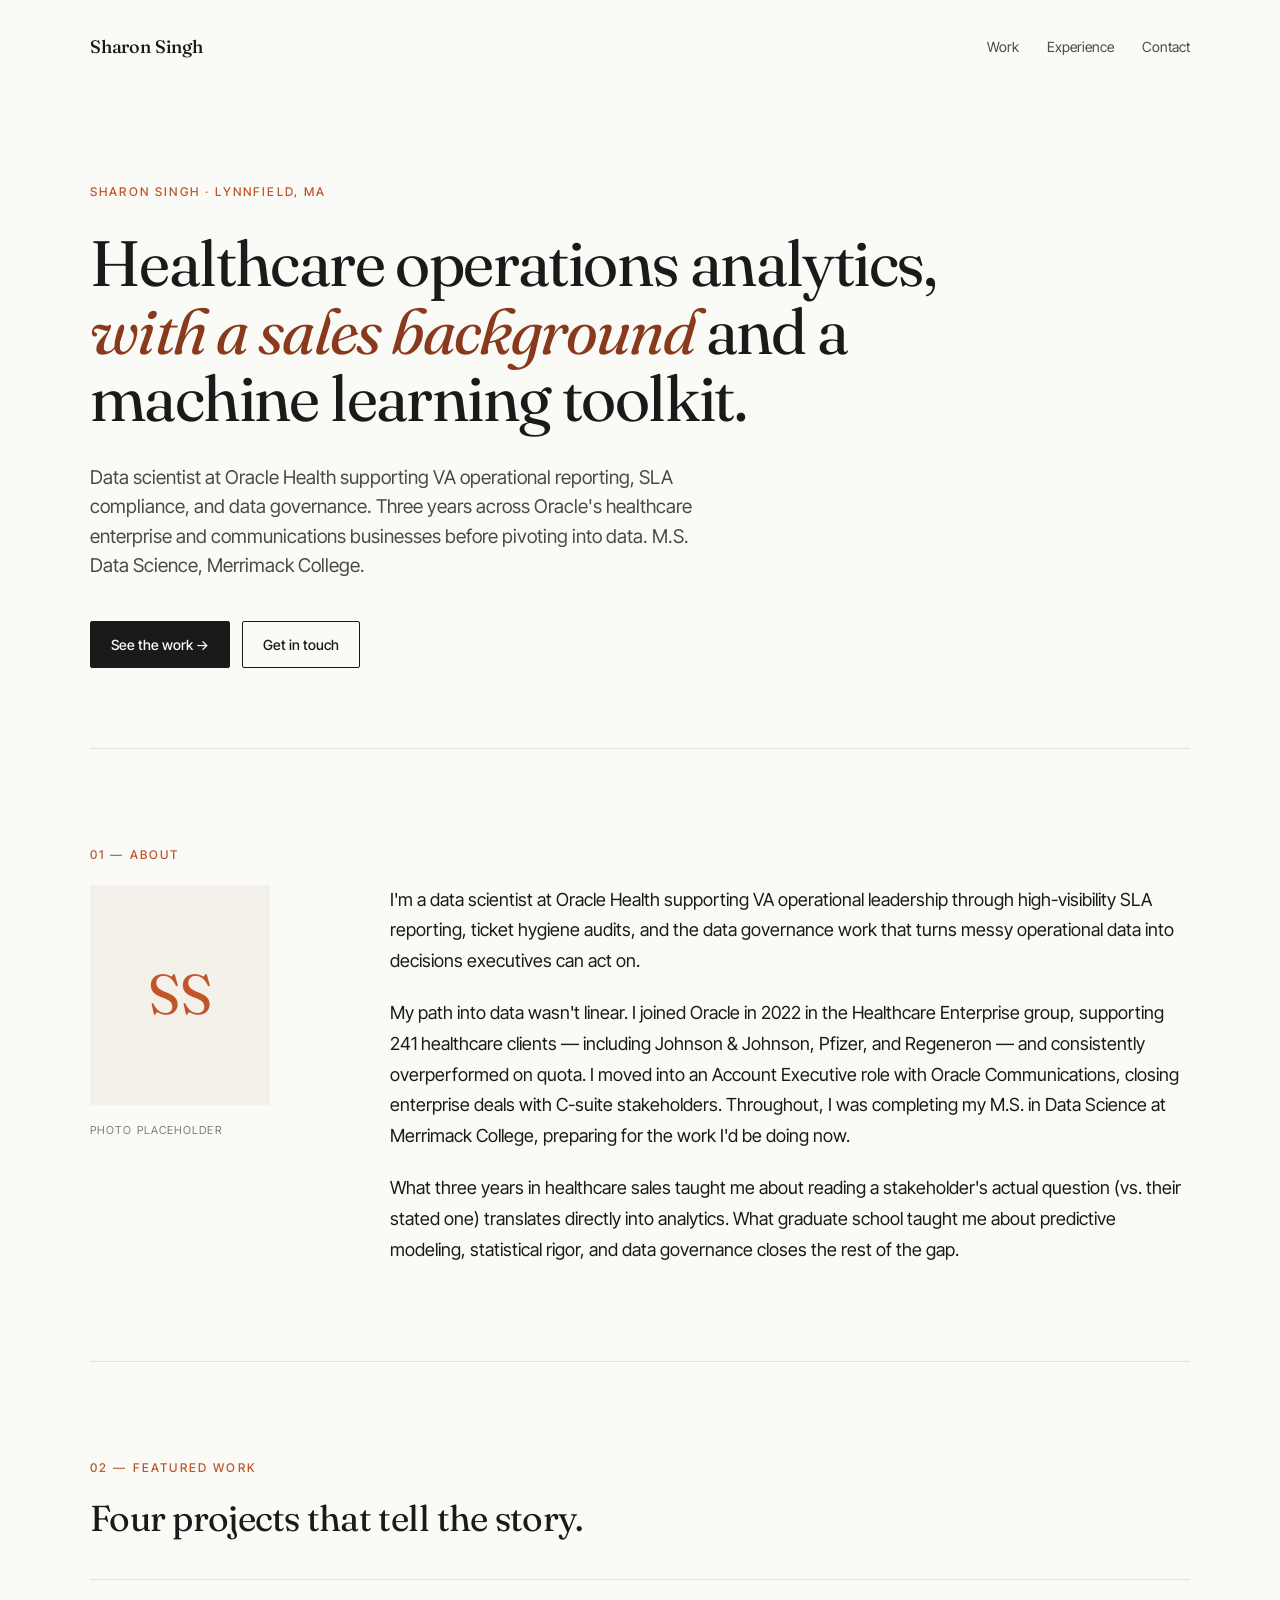
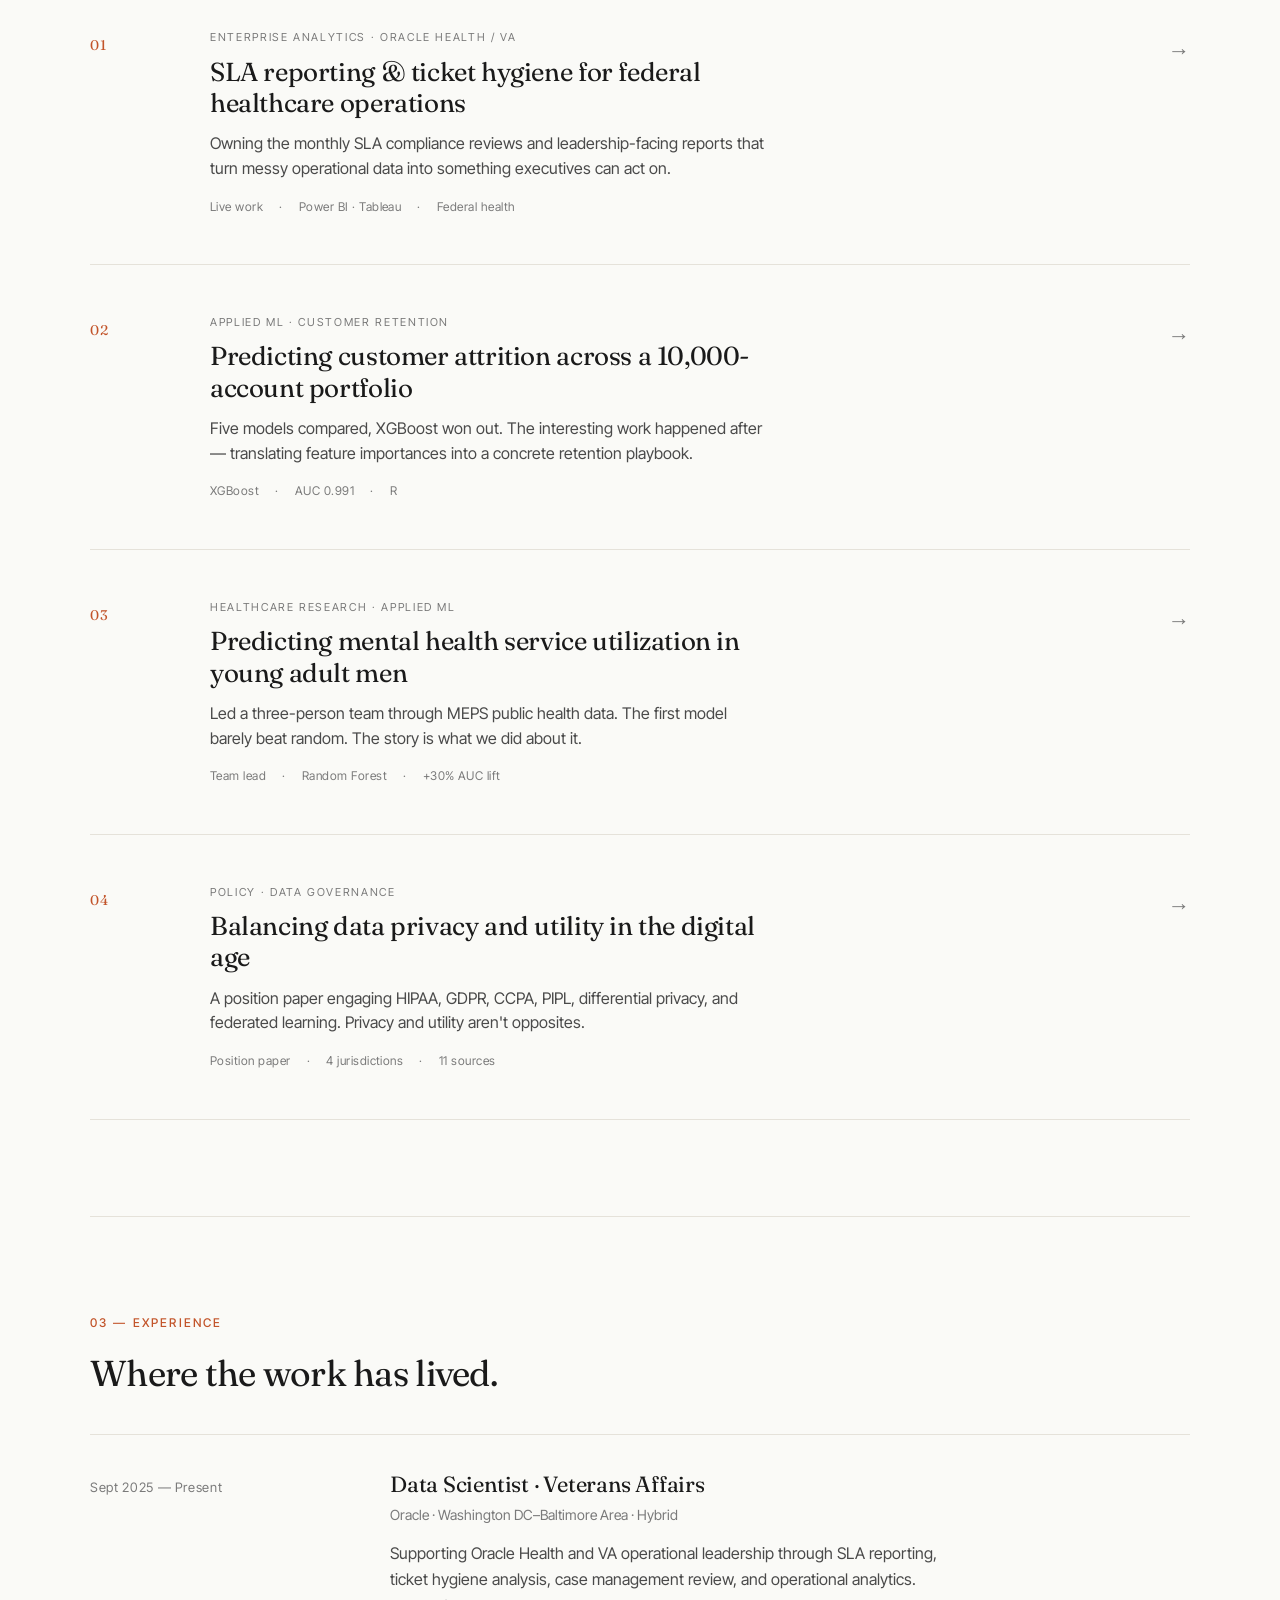
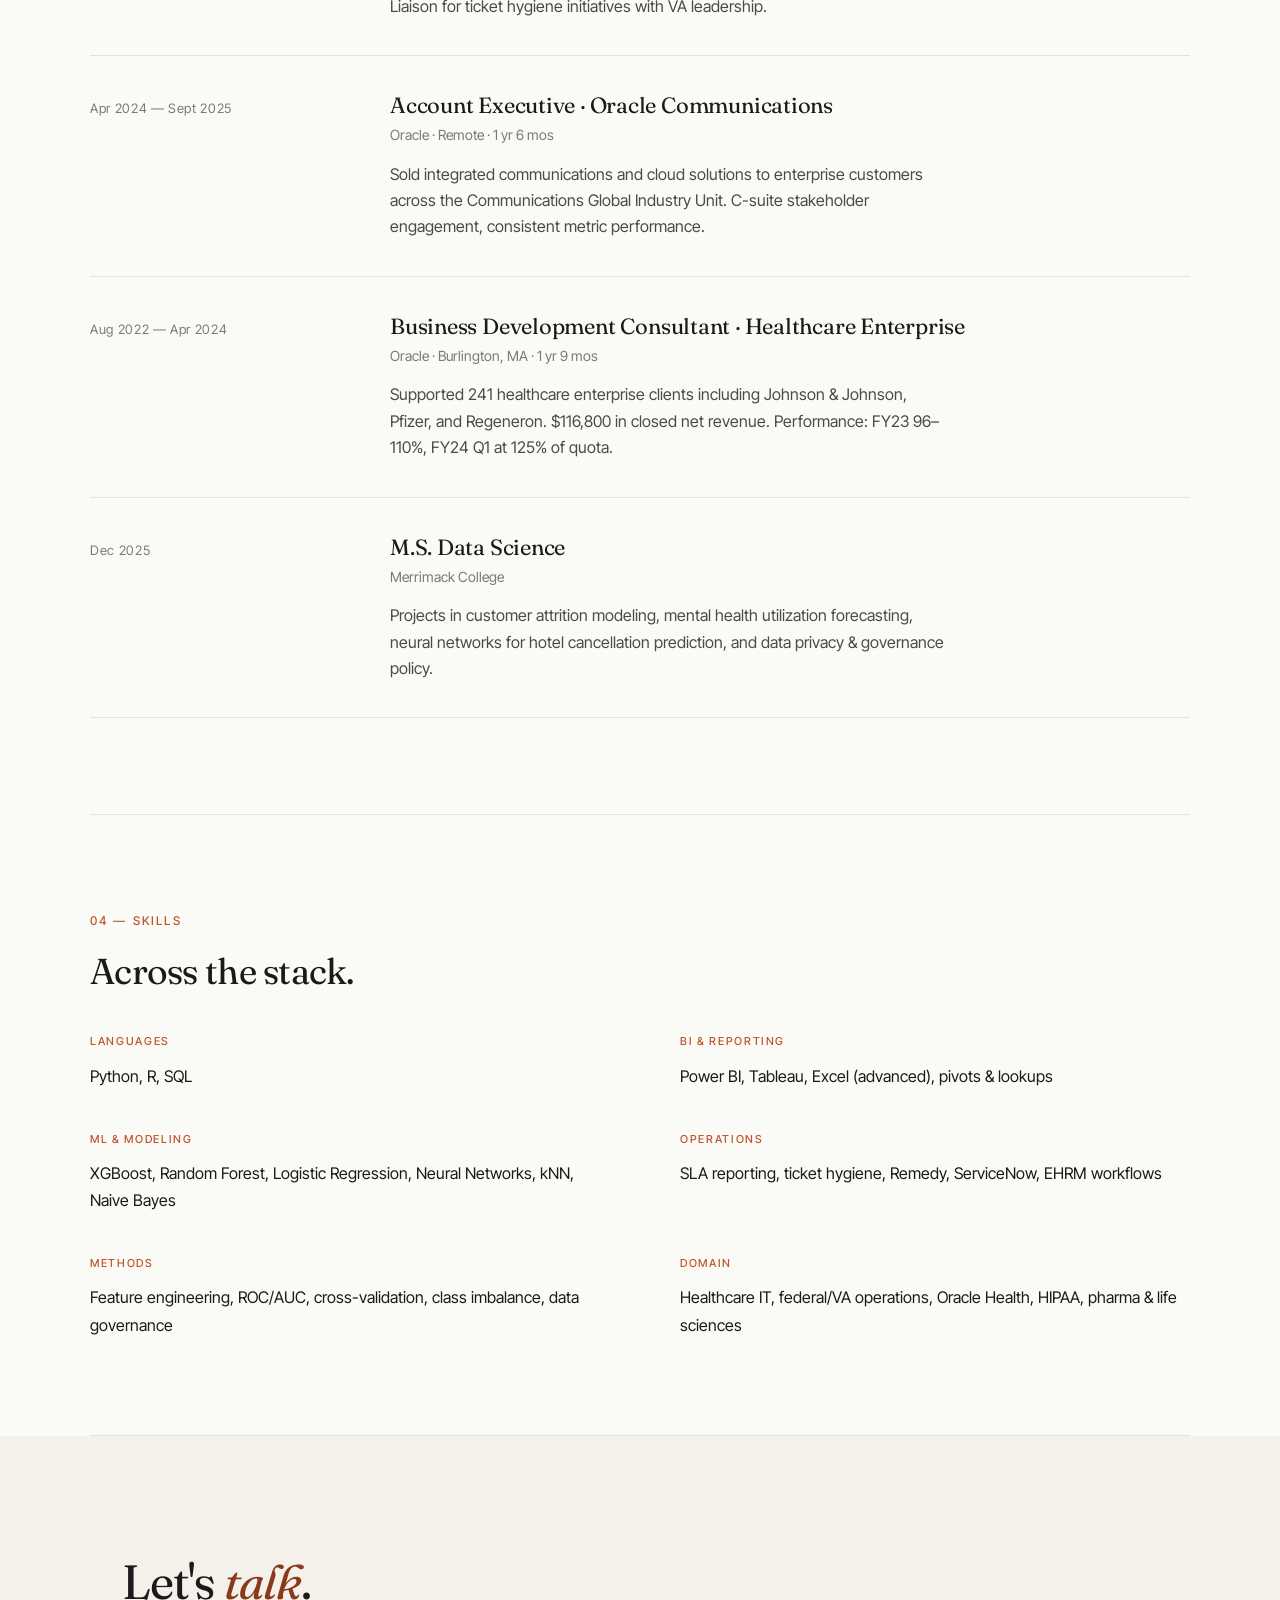
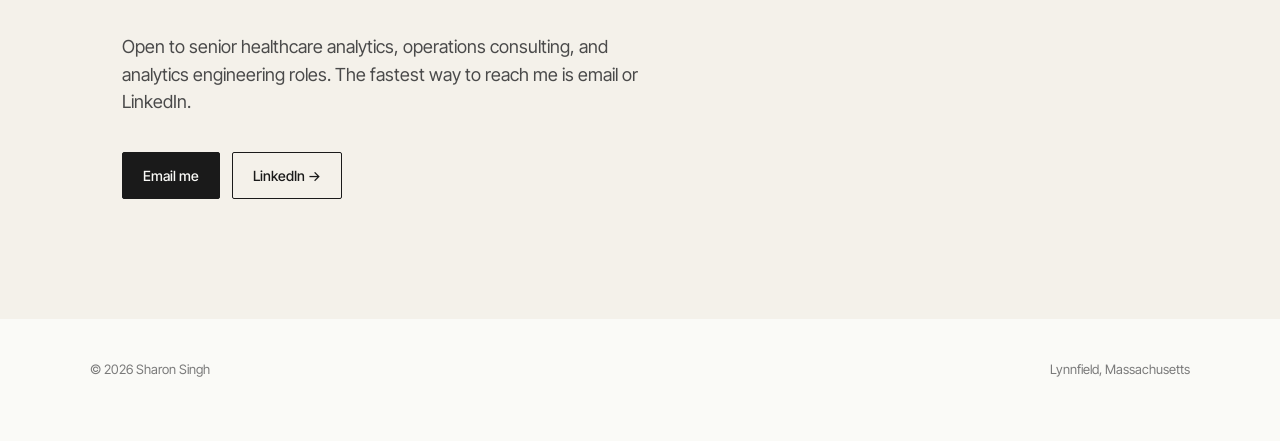
==== index.html @ 5adc8abf "Add files via upload" ====
<!DOCTYPE html>
<html lang="en">
<head>
  <meta charset="UTF-8" />
  <meta name="viewport" content="width=device-width, initial-scale=1.0" />
  <title>Sharon Singh — Healthcare Analytics & Applied ML</title>
  <meta name="description" content="Data scientist at Oracle Health. Healthcare analytics, SLA reporting, data governance, and applied machine learning." />
  <link rel="preconnect" href="https://fonts.googleapis.com" />
  <link rel="preconnect" href="https://fonts.gstatic.com" crossorigin />
  <link href="https://fonts.googleapis.com/css2?family=Fraunces:ital,opsz,wght@0,9..144,300..600;1,9..144,300..600&family=Inter+Tight:wght@400;500;600&display=swap" rel="stylesheet" />
  <link rel="stylesheet" href="style.css" />
</head>
<body>

  <header class="shell nav">
    <a href="index.html" class="nav__brand">Sharon Singh</a>
    <nav class="nav__links">
      <a href="#work" class="nav__link">Work</a>
      <a href="#experience" class="nav__link">Experience</a>
      <a href="#contact" class="nav__link">Contact</a>
    </nav>
  </header>

  <main>

    <!-- HERO -->
    <section class="shell hero">
      <p class="hero__eyebrow">Sharon Singh · Lynnfield, MA</p>
      <h1 class="hero__headline">
        Healthcare operations analytics, <em>with a sales background</em> and a machine learning toolkit.
      </h1>
      <p class="hero__sub">
        Data scientist at Oracle Health supporting VA operational reporting, SLA compliance, and data governance. Three years across Oracle's healthcare enterprise and communications businesses before pivoting into data. M.S. Data Science, Merrimack College.
      </p>
      <div class="hero__actions">
        <a href="#work" class="btn btn--primary">See the work →</a>
        <a href="mailto:hello@example.com" class="btn">Get in touch</a>
      </div>
    </section>

    <!-- ABOUT -->
    <section class="shell section" id="about">
      <p class="section__label">01 — About</p>
      <div class="about__layout">
        <div>
          <div class="about__photo">
            <!-- Replace with: <img src="assets/headshot.jpg" alt="Sharon Singh" /> -->
            <span>SS</span>
          </div>
          <p class="about__photo-caption">Photo placeholder</p>
        </div>
        <div class="about__body">
          <p>I'm a data scientist at Oracle Health supporting VA operational leadership through high-visibility SLA reporting, ticket hygiene audits, and the data governance work that turns messy operational data into decisions executives can act on.</p>
          <p>My path into data wasn't linear. I joined Oracle in 2022 in the Healthcare Enterprise group, supporting 241 healthcare clients — including Johnson &amp; Johnson, Pfizer, and Regeneron — and consistently overperformed on quota. I moved into an Account Executive role with Oracle Communications, closing enterprise deals with C-suite stakeholders. Throughout, I was completing my M.S. in Data Science at Merrimack College, preparing for the work I'd be doing now.</p>
          <p>What three years in healthcare sales taught me about reading a stakeholder's actual question (vs. their stated one) translates directly into analytics. What graduate school taught me about predictive modeling, statistical rigor, and data governance closes the rest of the gap.</p>
        </div>
      </div>
    </section>

    <!-- WORK / PROJECTS -->
    <section class="shell section" id="work">
      <p class="section__label">02 — Featured work</p>
      <h2 class="section__title">Four projects that tell the story.</h2>

      <div class="projects">

        <a href="case-studies/oracle-health.html" class="project">
          <div class="project__num">01</div>
          <div class="project__body">
            <p class="project__kicker">Enterprise analytics · Oracle Health / VA</p>
            <h3 class="project__title">SLA reporting &amp; ticket hygiene for federal healthcare operations</h3>
            <p class="project__desc">Owning the monthly SLA compliance reviews and leadership-facing reports that turn messy operational data into something executives can act on.</p>
            <div class="project__meta">
              <span>Live work</span>
              <span>Power BI · Tableau</span>
              <span>Federal health</span>
            </div>
          </div>
          <div class="project__arrow">→</div>
        </a>

        <a href="case-studies/customer-attrition.html" class="project">
          <div class="project__num">02</div>
          <div class="project__body">
            <p class="project__kicker">Applied ML · Customer retention</p>
            <h3 class="project__title">Predicting customer attrition across a 10,000-account portfolio</h3>
            <p class="project__desc">Five models compared, XGBoost won out. The interesting work happened after — translating feature importances into a concrete retention playbook.</p>
            <div class="project__meta">
              <span>XGBoost</span>
              <span>AUC 0.991</span>
              <span>R</span>
            </div>
          </div>
          <div class="project__arrow">→</div>
        </a>

        <a href="case-studies/mental-health.html" class="project">
          <div class="project__num">03</div>
          <div class="project__body">
            <p class="project__kicker">Healthcare research · Applied ML</p>
            <h3 class="project__title">Predicting mental health service utilization in young adult men</h3>
            <p class="project__desc">Led a three-person team through MEPS public health data. The first model barely beat random. The story is what we did about it.</p>
            <div class="project__meta">
              <span>Team lead</span>
              <span>Random Forest</span>
              <span>+30% AUC lift</span>
            </div>
          </div>
          <div class="project__arrow">→</div>
        </a>

        <a href="case-studies/data-governance.html" class="project">
          <div class="project__num">04</div>
          <div class="project__body">
            <p class="project__kicker">Policy · Data governance</p>
            <h3 class="project__title">Balancing data privacy and utility in the digital age</h3>
            <p class="project__desc">A position paper engaging HIPAA, GDPR, CCPA, PIPL, differential privacy, and federated learning. Privacy and utility aren't opposites.</p>
            <div class="project__meta">
              <span>Position paper</span>
              <span>4 jurisdictions</span>
              <span>11 sources</span>
            </div>
          </div>
          <div class="project__arrow">→</div>
        </a>

      </div>
    </section>

    <!-- EXPERIENCE -->
    <section class="shell section" id="experience">
      <p class="section__label">03 — Experience</p>
      <h2 class="section__title">Where the work has lived.</h2>

      <div class="experience__item">
        <div class="experience__dates">Sept 2025 — Present</div>
        <div>
          <h3 class="experience__role">Data Scientist · Veterans Affairs</h3>
          <p class="experience__org">Oracle · Washington DC–Baltimore Area · Hybrid</p>
          <p class="experience__desc">Supporting Oracle Health and VA operational leadership through SLA reporting, ticket hygiene analysis, case management review, and operational analytics. Liaison for ticket hygiene initiatives with VA leadership.</p>
        </div>
      </div>

      <div class="experience__item">
        <div class="experience__dates">Apr 2024 — Sept 2025</div>
        <div>
          <h3 class="experience__role">Account Executive · Oracle Communications</h3>
          <p class="experience__org">Oracle · Remote · 1 yr 6 mos</p>
          <p class="experience__desc">Sold integrated communications and cloud solutions to enterprise customers across the Communications Global Industry Unit. C-suite stakeholder engagement, consistent metric performance.</p>
        </div>
      </div>

      <div class="experience__item">
        <div class="experience__dates">Aug 2022 — Apr 2024</div>
        <div>
          <h3 class="experience__role">Business Development Consultant · Healthcare Enterprise</h3>
          <p class="experience__org">Oracle · Burlington, MA · 1 yr 9 mos</p>
          <p class="experience__desc">Supported 241 healthcare enterprise clients including Johnson &amp; Johnson, Pfizer, and Regeneron. $116,800 in closed net revenue. Performance: FY23 96–110%, FY24 Q1 at 125% of quota.</p>
        </div>
      </div>

      <div class="experience__item">
        <div class="experience__dates">Dec 2025</div>
        <div>
          <h3 class="experience__role">M.S. Data Science</h3>
          <p class="experience__org">Merrimack College</p>
          <p class="experience__desc">Projects in customer attrition modeling, mental health utilization forecasting, neural networks for hotel cancellation prediction, and data privacy &amp; governance policy.</p>
        </div>
      </div>
    </section>

    <!-- SKILLS -->
    <section class="shell section" id="skills">
      <p class="section__label">04 — Skills</p>
      <h2 class="section__title">Across the stack.</h2>

      <div class="skills">
        <div class="skills__group">
          <h3>Languages</h3>
          <p>Python, R, SQL</p>
        </div>
        <div class="skills__group">
          <h3>BI &amp; reporting</h3>
          <p>Power BI, Tableau, Excel (advanced), pivots &amp; lookups</p>
        </div>
        <div class="skills__group">
          <h3>ML &amp; modeling</h3>
          <p>XGBoost, Random Forest, Logistic Regression, Neural Networks, kNN, Naive Bayes</p>
        </div>
        <div class="skills__group">
          <h3>Operations</h3>
          <p>SLA reporting, ticket hygiene, Remedy, ServiceNow, EHRM workflows</p>
        </div>
        <div class="skills__group">
          <h3>Methods</h3>
          <p>Feature engineering, ROC/AUC, cross-validation, class imbalance, data governance</p>
        </div>
        <div class="skills__group">
          <h3>Domain</h3>
          <p>Healthcare IT, federal/VA operations, Oracle Health, HIPAA, pharma &amp; life sciences</p>
        </div>
      </div>
    </section>

    <!-- CONTACT -->
    <section class="contact" id="contact">
      <div class="shell">
        <h2 class="contact__title">
          Let's <em>talk</em>.
        </h2>
        <p class="contact__sub">
          Open to senior healthcare analytics, operations consulting, and analytics engineering roles. The fastest way to reach me is email or LinkedIn.
        </p>
        <div class="hero__actions">
          <a href="mailto:hello@example.com" class="btn btn--primary">Email me</a>
          <a href="https://www.linkedin.com/in/sharon-singh-0644371a3/" target="_blank" rel="noopener" class="btn">LinkedIn →</a>
        </div>
      </div>
    </section>

  </main>

  <footer class="shell footer">
    <p>© 2026 Sharon Singh</p>
    <p>Lynnfield, Massachusetts</p>
  </footer>

</body>
</html>
---- style.css ----
/* ============================================
   SHARON SINGH — PORTFOLIO STYLES
   Editorial professional, restrained coral accent
============================================ */

:root {
  --color-ink: #1a1a1a;
  --color-ink-soft: #4a4a4a;
  --color-ink-muted: #7a7a7a;
  --color-paper: #fafaf7;
  --color-paper-warm: #f4f1ea;
  --color-rule: #e5e2da;
  --color-accent: #c2542a;
  --color-accent-deep: #8a3a1c;
  --color-accent-soft: #f4e4dc;
  --font-serif: 'Fraunces', 'Times New Roman', serif;
  --font-sans: 'Inter Tight', -apple-system, BlinkMacSystemFont, sans-serif;
  --max-width: 1100px;
  --content-width: 720px;
}

* {
  box-sizing: border-box;
  margin: 0;
  padding: 0;
}

html {
  scroll-behavior: smooth;
}

body {
  font-family: var(--font-sans);
  font-size: 17px;
  line-height: 1.65;
  color: var(--color-ink);
  background: var(--color-paper);
  -webkit-font-smoothing: antialiased;
  -moz-osx-font-smoothing: grayscale;
}

/* ============================================
   LAYOUT PRIMITIVES
============================================ */

.shell {
  max-width: var(--max-width);
  margin: 0 auto;
  padding: 0 32px;
}

.content {
  max-width: var(--content-width);
}

/* ============================================
   NAV
============================================ */

.nav {
  padding: 32px 0 0;
  display: flex;
  justify-content: space-between;
  align-items: center;
  font-size: 14px;
}

.nav__brand {
  font-family: var(--font-serif);
  font-weight: 500;
  font-size: 18px;
  letter-spacing: -0.01em;
  text-decoration: none;
  color: var(--color-ink);
}

.nav__links {
  display: flex;
  gap: 28px;
}

.nav__link {
  color: var(--color-ink-soft);
  text-decoration: none;
  transition: color 0.2s ease;
}

.nav__link:hover {
  color: var(--color-accent);
}

/* ============================================
   HERO
============================================ */

.hero {
  padding: 120px 0 80px;
  border-bottom: 1px solid var(--color-rule);
}

.hero__eyebrow {
  font-size: 12px;
  letter-spacing: 0.18em;
  text-transform: uppercase;
  color: var(--color-accent);
  font-weight: 500;
  margin-bottom: 28px;
}

.hero__headline {
  font-family: var(--font-serif);
  font-size: clamp(40px, 6vw, 64px);
  line-height: 1.05;
  letter-spacing: -0.025em;
  font-weight: 400;
  max-width: 900px;
  margin-bottom: 32px;
}

.hero__headline em {
  font-style: italic;
  color: var(--color-accent-deep);
}

.hero__sub {
  font-size: 19px;
  line-height: 1.55;
  color: var(--color-ink-soft);
  max-width: 620px;
  margin-bottom: 40px;
}

.hero__actions {
  display: flex;
  gap: 12px;
  flex-wrap: wrap;
}

.btn {
  display: inline-flex;
  align-items: center;
  gap: 8px;
  padding: 11px 20px;
  font-size: 14px;
  font-weight: 500;
  text-decoration: none;
  border-radius: 2px;
  transition: all 0.18s ease;
  border: 1px solid var(--color-ink);
  color: var(--color-ink);
  background: transparent;
}

.btn:hover {
  background: var(--color-ink);
  color: var(--color-paper);
}

.btn--primary {
  background: var(--color-ink);
  color: var(--color-paper);
}

.btn--primary:hover {
  background: var(--color-accent-deep);
  border-color: var(--color-accent-deep);
}

/* ============================================
   SECTIONS
============================================ */

.section {
  padding: 96px 0;
  border-bottom: 1px solid var(--color-rule);
}

.section__label {
  font-size: 12px;
  letter-spacing: 0.18em;
  text-transform: uppercase;
  color: var(--color-accent);
  font-weight: 500;
  margin-bottom: 20px;
}

.section__title {
  font-family: var(--font-serif);
  font-size: 36px;
  line-height: 1.15;
  letter-spacing: -0.02em;
  font-weight: 400;
  margin-bottom: 40px;
}

/* ============================================
   ABOUT
============================================ */

.about__layout {
  display: grid;
  grid-template-columns: 220px 1fr;
  gap: 80px;
}

.about__photo {
  width: 180px;
  height: 220px;
  background: var(--color-paper-warm);
  border-radius: 2px;
  display: flex;
  align-items: center;
  justify-content: center;
  font-family: var(--font-serif);
  font-size: 56px;
  color: var(--color-accent);
  position: relative;
  overflow: hidden;
}

.about__photo img {
  width: 100%;
  height: 100%;
  object-fit: cover;
  display: block;
}

.about__photo-caption {
  font-size: 11px;
  letter-spacing: 0.1em;
  text-transform: uppercase;
  color: var(--color-ink-muted);
  margin-top: 16px;
  font-family: var(--font-sans);
}

.about__body p {
  font-size: 18px;
  line-height: 1.7;
  margin-bottom: 22px;
  color: var(--color-ink);
}

.about__body p:last-child {
  margin-bottom: 0;
}

/* ============================================
   PROJECTS
============================================ */

.projects {
  display: flex;
  flex-direction: column;
}

.project {
  padding: 48px 0;
  border-top: 1px solid var(--color-rule);
  display: grid;
  grid-template-columns: 80px 1fr auto;
  gap: 40px;
  align-items: start;
  text-decoration: none;
  color: inherit;
  transition: padding 0.2s ease;
}

.project:hover {
  padding-left: 12px;
}

.project:hover .project__title {
  color: var(--color-accent-deep);
}

.project:last-child {
  border-bottom: 1px solid var(--color-rule);
}

.project__num {
  font-family: var(--font-serif);
  font-size: 14px;
  color: var(--color-accent);
  letter-spacing: 0.05em;
  padding-top: 6px;
}

.project__body {
  max-width: 560px;
}

.project__kicker {
  font-size: 11px;
  letter-spacing: 0.15em;
  text-transform: uppercase;
  color: var(--color-ink-muted);
  margin-bottom: 10px;
}

.project__title {
  font-family: var(--font-serif);
  font-size: 26px;
  line-height: 1.2;
  letter-spacing: -0.015em;
  font-weight: 400;
  margin-bottom: 12px;
  transition: color 0.18s ease;
}

.project__desc {
  font-size: 16px;
  line-height: 1.55;
  color: var(--color-ink-soft);
  margin-bottom: 16px;
}

.project__meta {
  display: flex;
  gap: 16px;
  font-size: 12px;
  color: var(--color-ink-muted);
  letter-spacing: 0.04em;
}

.project__meta span:not(:last-child)::after {
  content: '·';
  margin-left: 16px;
}

.project__arrow {
  font-family: var(--font-serif);
  font-size: 22px;
  color: var(--color-ink-muted);
  padding-top: 4px;
  transition: transform 0.2s ease, color 0.2s ease;
}

.project:hover .project__arrow {
  transform: translateX(6px);
  color: var(--color-accent);
}

/* ============================================
   EXPERIENCE
============================================ */

.experience__item {
  display: grid;
  grid-template-columns: 220px 1fr;
  gap: 80px;
  padding: 36px 0;
  border-top: 1px solid var(--color-rule);
}

.experience__item:last-child {
  border-bottom: 1px solid var(--color-rule);
}

.experience__dates {
  font-size: 13px;
  color: var(--color-ink-muted);
  letter-spacing: 0.05em;
  padding-top: 6px;
}

.experience__role {
  font-family: var(--font-serif);
  font-size: 22px;
  line-height: 1.25;
  font-weight: 400;
  letter-spacing: -0.01em;
  margin-bottom: 4px;
}

.experience__org {
  font-size: 14px;
  color: var(--color-ink-muted);
  margin-bottom: 14px;
}

.experience__desc {
  font-size: 16px;
  line-height: 1.65;
  color: var(--color-ink-soft);
  max-width: 560px;
}

/* ============================================
   SKILLS
============================================ */

.skills {
  display: grid;
  grid-template-columns: repeat(2, 1fr);
  gap: 40px 80px;
}

.skills__group h3 {
  font-size: 11px;
  letter-spacing: 0.15em;
  text-transform: uppercase;
  color: var(--color-accent);
  font-weight: 500;
  margin-bottom: 12px;
}

.skills__group p {
  font-size: 16px;
  line-height: 1.7;
  color: var(--color-ink);
}

/* ============================================
   CONTACT
============================================ */

.contact {
  padding: 120px 0;
  background: var(--color-paper-warm);
  text-align: left;
}

.contact__title {
  font-family: var(--font-serif);
  font-size: 48px;
  letter-spacing: -0.025em;
  line-height: 1.1;
  margin-bottom: 24px;
  font-weight: 400;
}

.contact__title em {
  font-style: italic;
  color: var(--color-accent-deep);
}

.contact__sub {
  font-size: 18px;
  color: var(--color-ink-soft);
  margin-bottom: 36px;
  max-width: 540px;
  line-height: 1.55;
}

/* ============================================
   FOOTER
============================================ */

.footer {
  padding: 40px 0 60px;
  font-size: 13px;
  color: var(--color-ink-muted);
  display: flex;
  justify-content: space-between;
  flex-wrap: wrap;
  gap: 12px;
}

/* ============================================
   CASE STUDY SPECIFIC
============================================ */

.cs-back {
  font-size: 13px;
  color: var(--color-ink-muted);
  text-decoration: none;
  margin-bottom: 32px;
  display: inline-block;
  letter-spacing: 0.02em;
}

.cs-back:hover {
  color: var(--color-accent);
}

.cs-hero {
  padding: 60px 0 60px;
  border-bottom: 1px solid var(--color-rule);
  max-width: 820px;
}

.cs-hero__eyebrow {
  font-size: 12px;
  letter-spacing: 0.18em;
  text-transform: uppercase;
  color: var(--color-accent);
  font-weight: 500;
  margin-bottom: 24px;
}

.cs-hero__title {
  font-family: var(--font-serif);
  font-size: clamp(32px, 4.5vw, 48px);
  line-height: 1.1;
  letter-spacing: -0.02em;
  font-weight: 400;
  margin-bottom: 24px;
}

.cs-hero__sub {
  font-size: 19px;
  line-height: 1.55;
  color: var(--color-ink-soft);
  max-width: 680px;
}

.cs-meta {
  display: grid;
  grid-template-columns: repeat(4, 1fr);
  gap: 0;
  padding: 32px 0;
  border-bottom: 1px solid var(--color-rule);
  margin-bottom: 60px;
}

.cs-meta__item {
  border-left: 1px solid var(--color-rule);
  padding: 4px 20px;
}

.cs-meta__item:first-child {
  border-left: none;
  padding-left: 0;
}

.cs-meta__label {
  font-size: 11px;
  letter-spacing: 0.12em;
  text-transform: uppercase;
  color: var(--color-ink-muted);
  margin-bottom: 6px;
}

.cs-meta__value {
  font-family: var(--font-serif);
  font-size: 20px;
  font-weight: 400;
  color: var(--color-ink);
}

.cs-meta__value--accent {
  color: var(--color-accent-deep);
}

.cs-section {
  margin-bottom: 56px;
  max-width: var(--content-width);
}

.cs-section__title {
  font-family: var(--font-serif);
  font-size: 28px;
  line-height: 1.2;
  letter-spacing: -0.015em;
  font-weight: 400;
  margin-bottom: 20px;
}

.cs-section h3 {
  font-family: var(--font-serif);
  font-size: 19px;
  font-weight: 500;
  color: var(--color-accent-deep);
  margin: 28px 0 12px;
  letter-spacing: -0.01em;
}

.cs-section p {
  font-size: 17px;
  line-height: 1.75;
  margin-bottom: 18px;
  color: var(--color-ink);
}

.cs-section p:last-child {
  margin-bottom: 0;
}

.cs-section ul {
  list-style: none;
  margin: 12px 0 24px;
}

.cs-section ul li {
  font-size: 17px;
  line-height: 1.7;
  padding-left: 28px;
  margin-bottom: 14px;
  position: relative;
}

.cs-section ul li::before {
  content: '';
  position: absolute;
  left: 0;
  top: 14px;
  width: 16px;
  height: 1px;
  background: var(--color-accent);
}

.cs-section strong {
  font-weight: 500;
  color: var(--color-ink);
}

.cs-pull {
  border-left: 3px solid var(--color-accent);
  padding: 4px 0 4px 24px;
  margin: 32px 0;
  font-family: var(--font-serif);
  font-size: 22px;
  line-height: 1.4;
  font-style: italic;
  color: var(--color-ink);
}

.cs-callout {
  background: var(--color-paper-warm);
  padding: 24px 28px;
  border-radius: 2px;
  margin: 24px 0;
}

.cs-callout__label {
  font-size: 11px;
  letter-spacing: 0.12em;
  text-transform: uppercase;
  color: var(--color-ink-muted);
  margin-bottom: 8px;
  font-family: var(--font-sans);
}

.cs-callout p {
  font-size: 16px;
  margin-bottom: 0;
  line-height: 1.65;
}

.cs-table {
  width: 100%;
  border-collapse: collapse;
  margin: 16px 0 8px;
}

.cs-table th,
.cs-table td {
  text-align: left;
  padding: 14px 16px;
  border-bottom: 1px solid var(--color-rule);
  font-size: 15px;
}

.cs-table th {
  font-size: 11px;
  letter-spacing: 0.12em;
  text-transform: uppercase;
  color: var(--color-ink-muted);
  font-weight: 500;
}

.cs-table tr.winner {
  background: var(--color-accent-soft);
}

.cs-table tr.winner td {
  color: var(--color-accent-deep);
  font-weight: 500;
}

.cs-table .badge {
  font-size: 10px;
  background: var(--color-accent-deep);
  color: var(--color-paper);
  padding: 2px 8px;
  border-radius: 10px;
  margin-left: 8px;
  letter-spacing: 0.05em;
  text-transform: uppercase;
}

.cs-bar {
  margin: 12px 0;
}

.cs-bar__header {
  display: flex;
  justify-content: space-between;
  align-items: baseline;
  margin-bottom: 6px;
  font-size: 14px;
}

.cs-bar__label {
  color: var(--color-ink);
}

.cs-bar__value {
  color: var(--color-ink-muted);
  font-variant-numeric: tabular-nums;
}

.cs-bar__track {
  height: 6px;
  background: var(--color-rule);
  border-radius: 0;
  overflow: hidden;
}

.cs-bar__fill {
  height: 100%;
  background: var(--color-ink-muted);
}

.cs-bar--accent .cs-bar__label {
  color: var(--color-accent-deep);
  font-weight: 500;
}

.cs-bar--accent .cs-bar__value {
  color: var(--color-accent-deep);
  font-weight: 500;
}

.cs-bar--accent .cs-bar__fill {
  background: var(--color-accent);
}

.cs-tags {
  display: flex;
  flex-wrap: wrap;
  gap: 8px;
  margin-top: 16px;
}

.cs-tags span {
  font-size: 12px;
  padding: 5px 12px;
  background: var(--color-paper-warm);
  border-radius: 12px;
  color: var(--color-ink-soft);
}

.cs-cards {
  display: flex;
  flex-direction: column;
  gap: 12px;
  margin: 20px 0;
}

.cs-card {
  background: var(--color-paper);
  border: 1px solid var(--color-rule);
  padding: 18px 22px;
  border-radius: 2px;
}

.cs-card__label {
  font-size: 11px;
  letter-spacing: 0.12em;
  text-transform: uppercase;
  color: var(--color-accent);
  font-weight: 500;
  margin-bottom: 6px;
}

.cs-card__title {
  font-size: 16px;
  font-weight: 500;
  margin-bottom: 6px;
}

.cs-card__body {
  font-size: 15px;
  line-height: 1.6;
  color: var(--color-ink-soft);
}

.cs-footer {
  background: var(--color-paper-warm);
  padding: 60px 0;
  margin-top: 80px;
}

.cs-footer__title {
  font-family: var(--font-serif);
  font-size: 28px;
  font-weight: 400;
  margin-bottom: 12px;
}

.cs-footer__sub {
  font-size: 16px;
  color: var(--color-ink-soft);
  margin-bottom: 24px;
  max-width: 480px;
}

.cs-footer__actions {
  display: flex;
  gap: 12px;
  flex-wrap: wrap;
}

.cs-nav {
  display: flex;
  justify-content: space-between;
  padding: 32px 0;
  font-size: 13px;
  color: var(--color-ink-muted);
}

.cs-nav a {
  color: var(--color-ink-muted);
  text-decoration: none;
}

.cs-nav a:hover {
  color: var(--color-accent);
}

/* ============================================
   RESPONSIVE
============================================ */

@media (max-width: 768px) {
  .shell {
    padding: 0 24px;
  }
  .hero {
    padding: 80px 0 60px;
  }
  .about__layout,
  .experience__item {
    grid-template-columns: 1fr;
    gap: 32px;
  }
  .about__photo {
    width: 140px;
    height: 170px;
  }
  .project {
    grid-template-columns: 50px 1fr;
    gap: 20px;
  }
  .project__arrow {
    display: none;
  }
  .skills {
    grid-template-columns: 1fr;
    gap: 28px;
  }
  .cs-meta {
    grid-template-columns: repeat(2, 1fr);
    gap: 24px 0;
  }
  .cs-meta__item:nth-child(3) {
    border-left: none;
    padding-left: 0;
  }
  .nav__links {
    gap: 18px;
    font-size: 13px;
  }
}
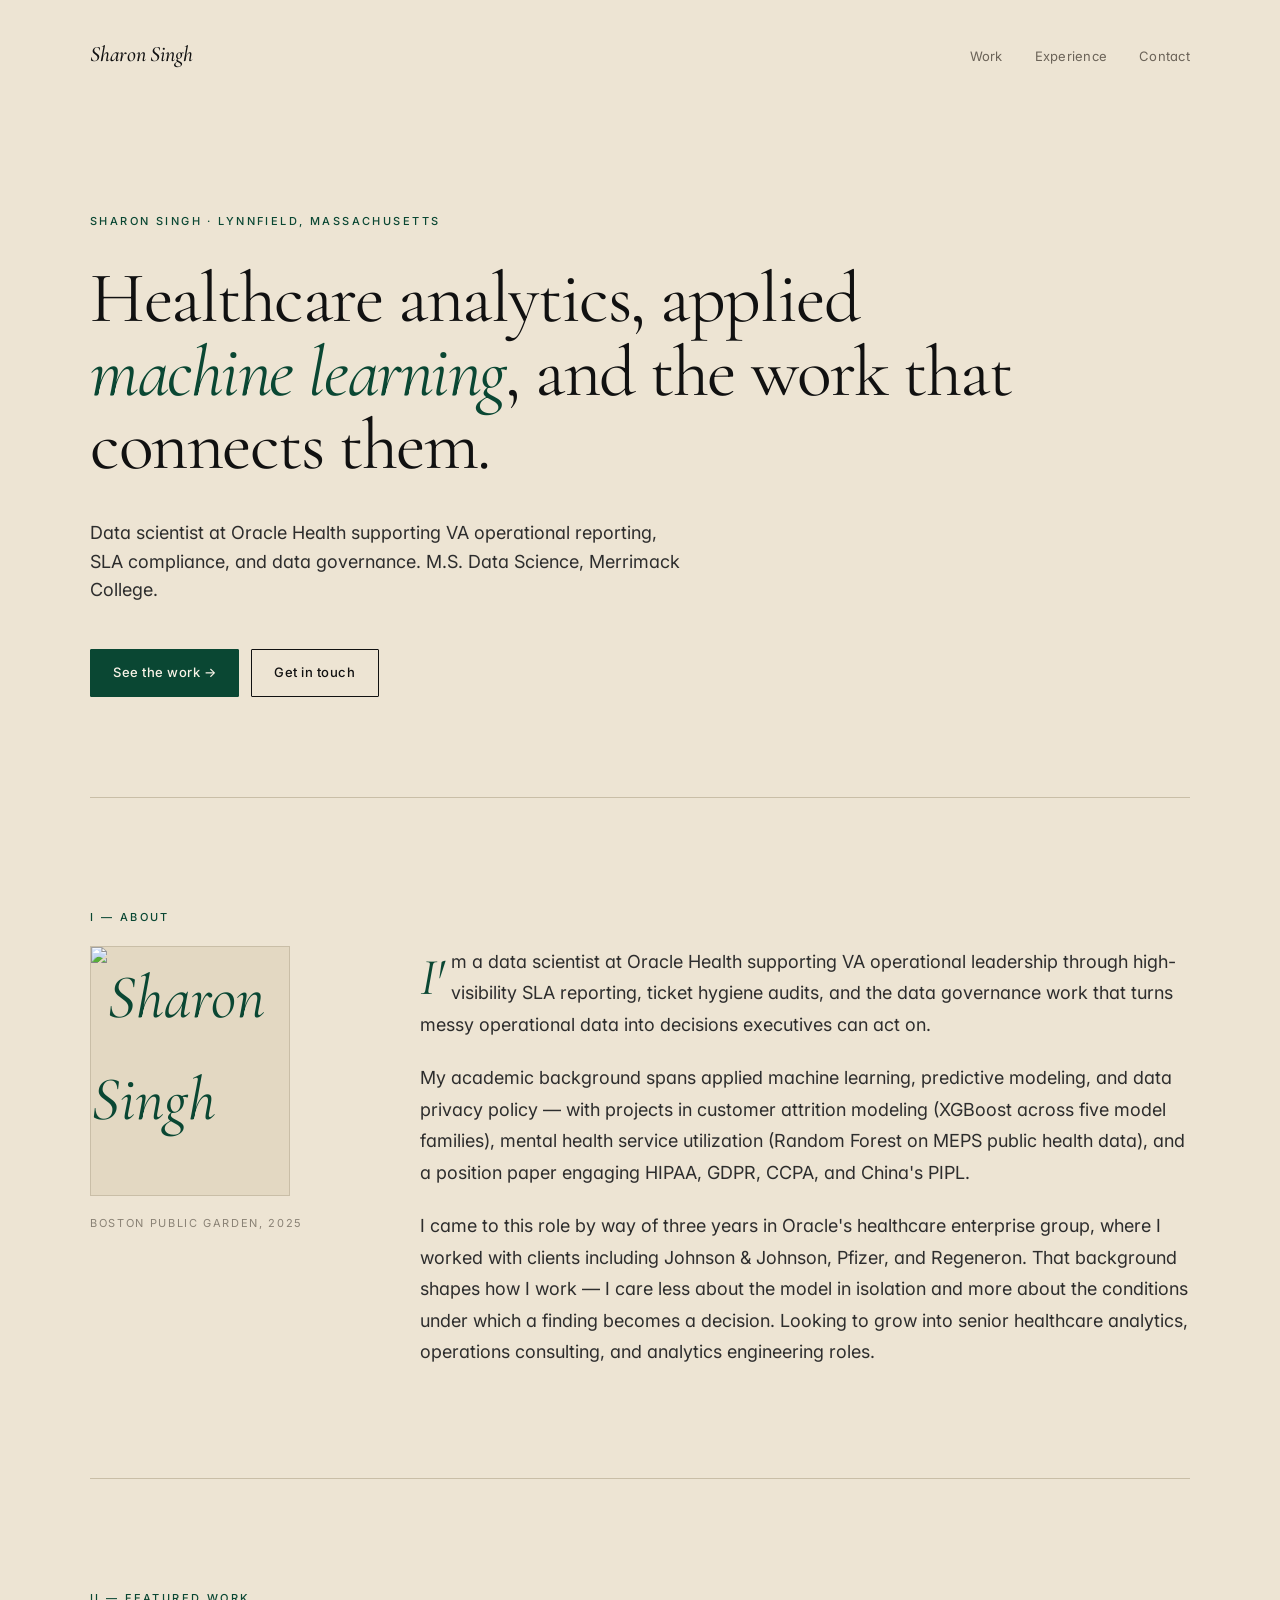
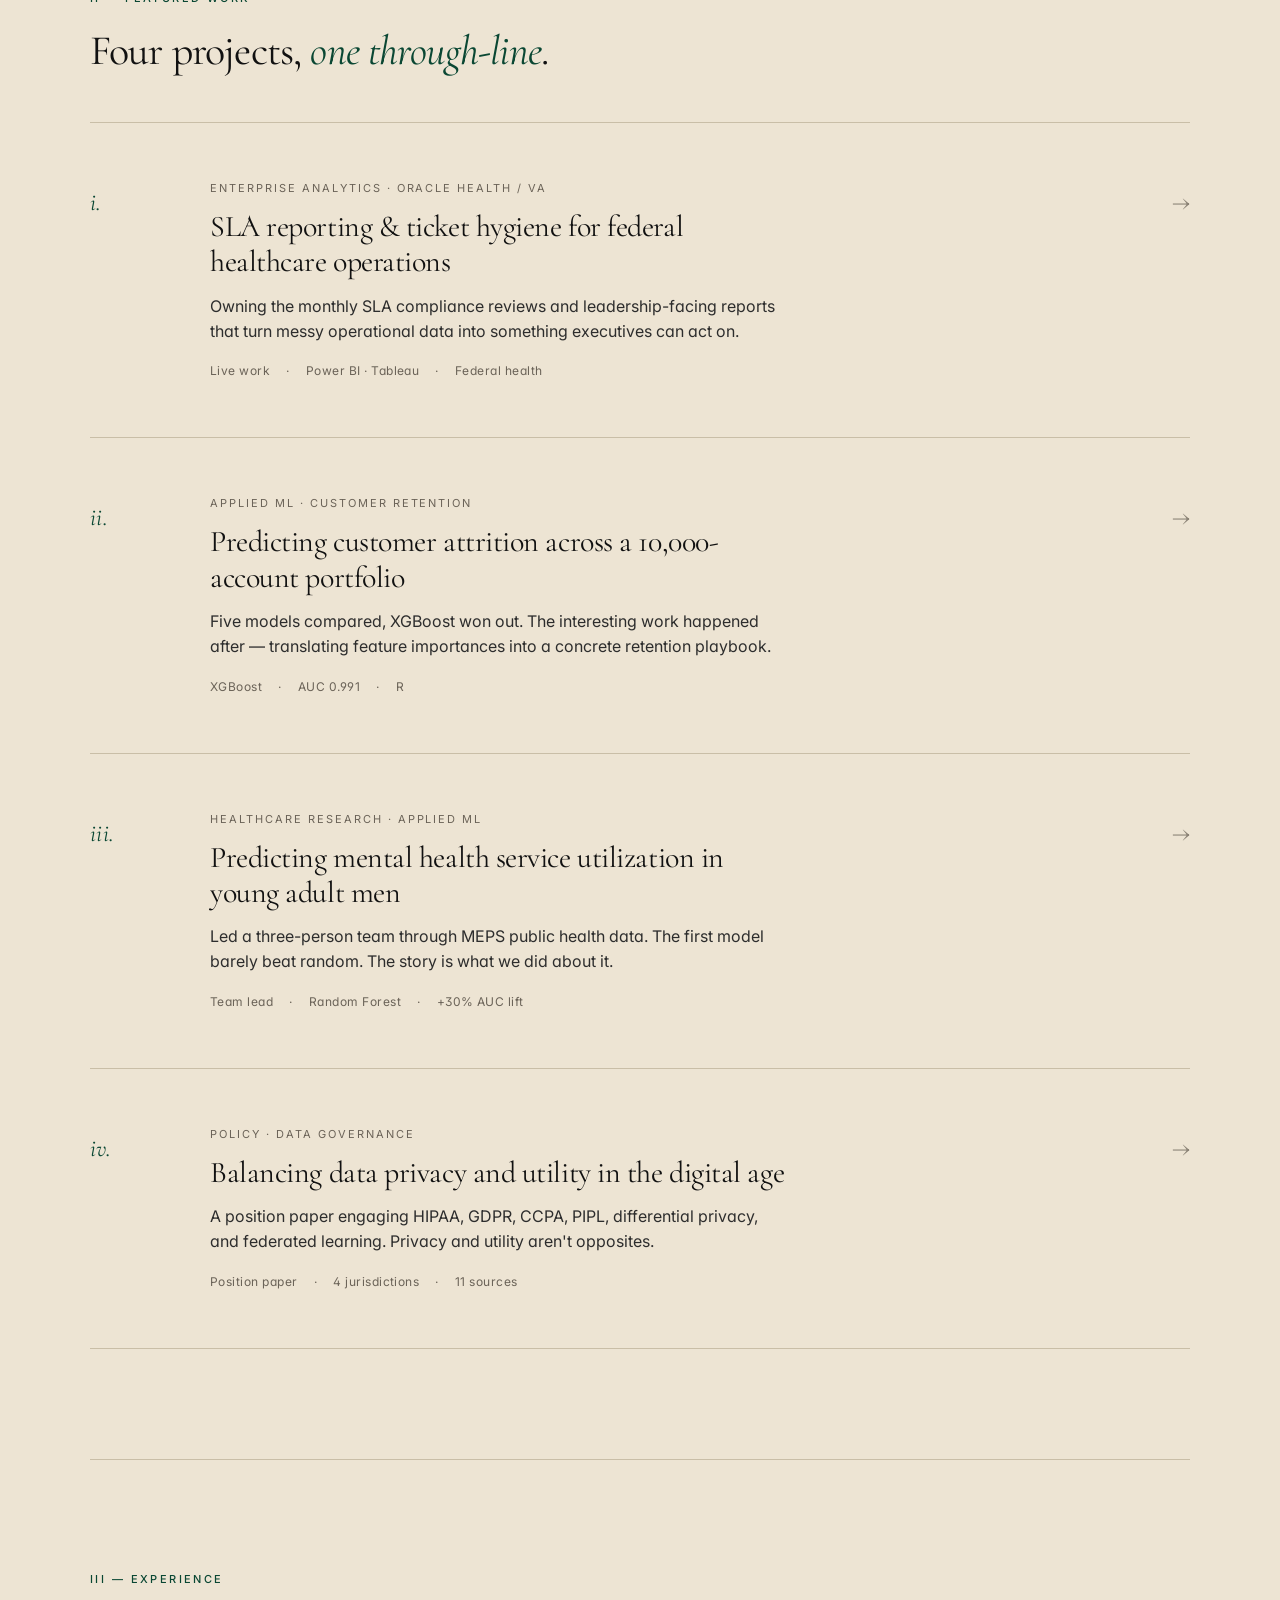
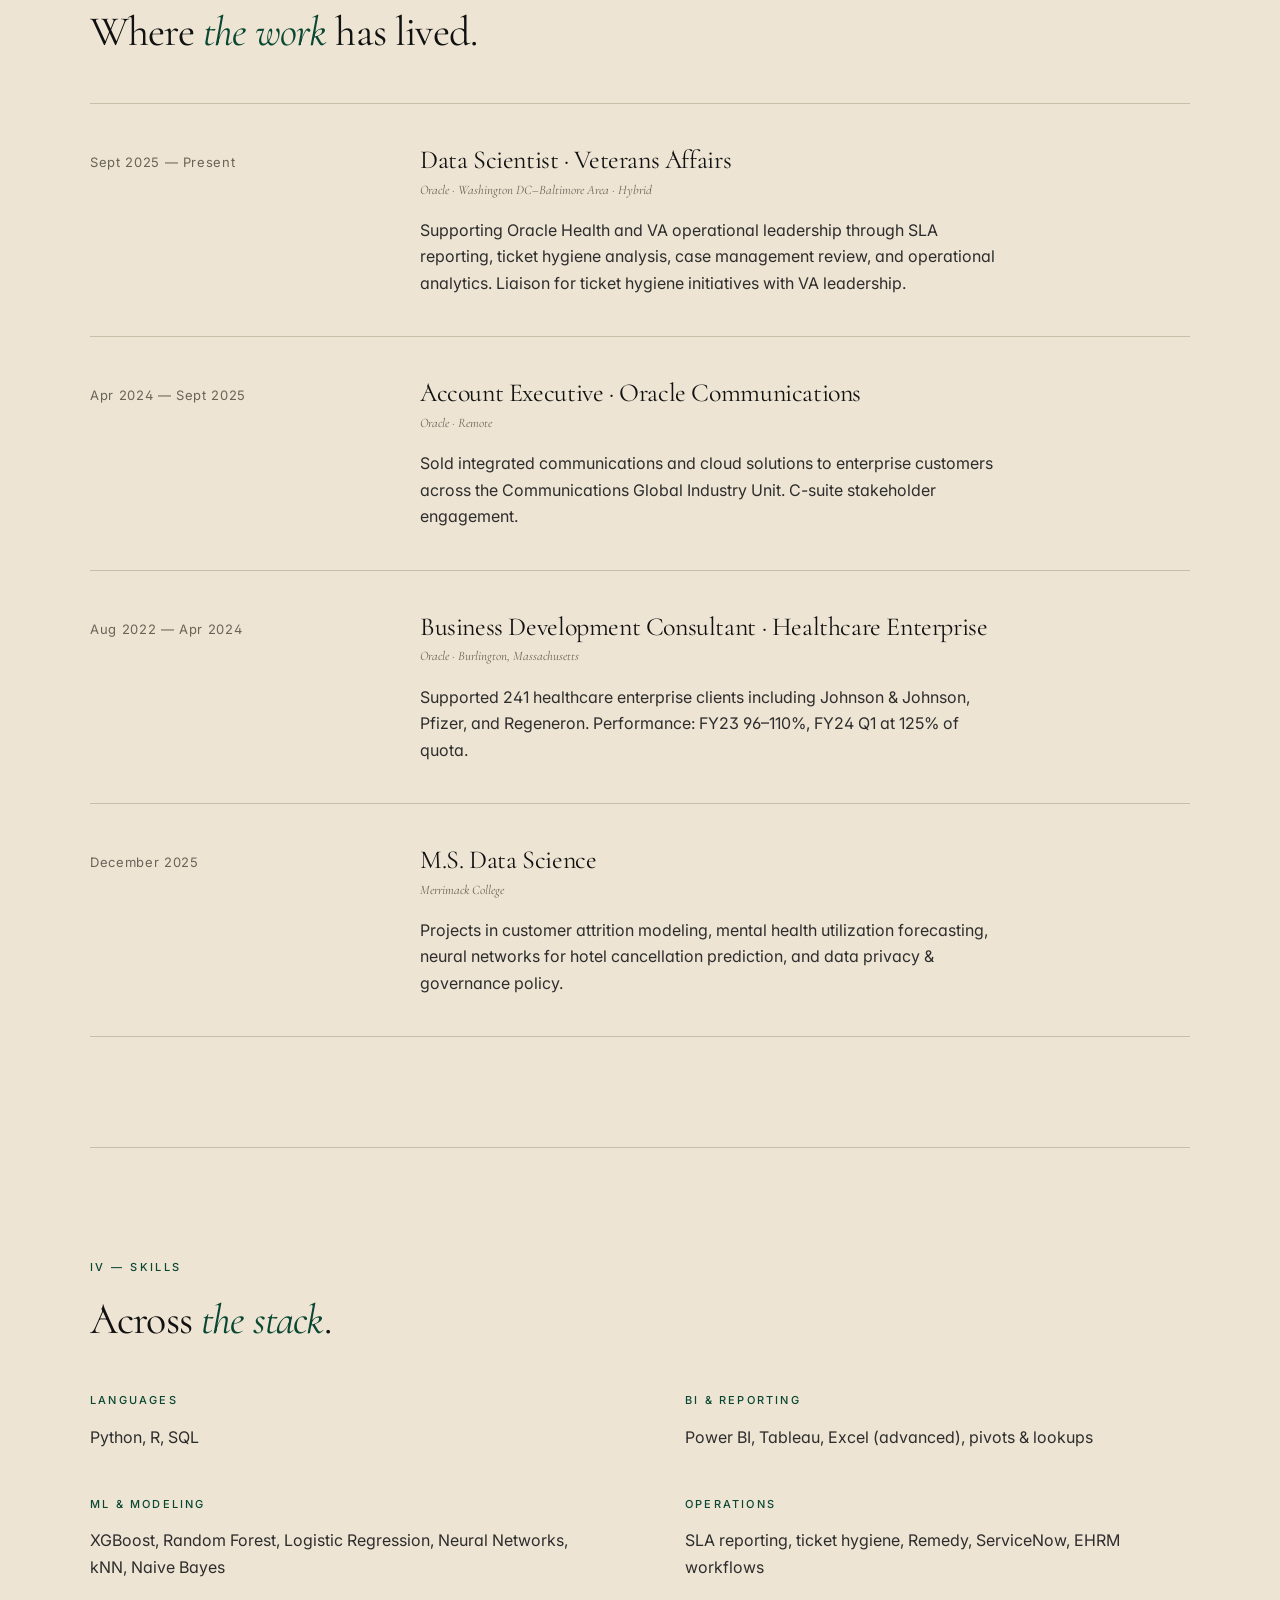
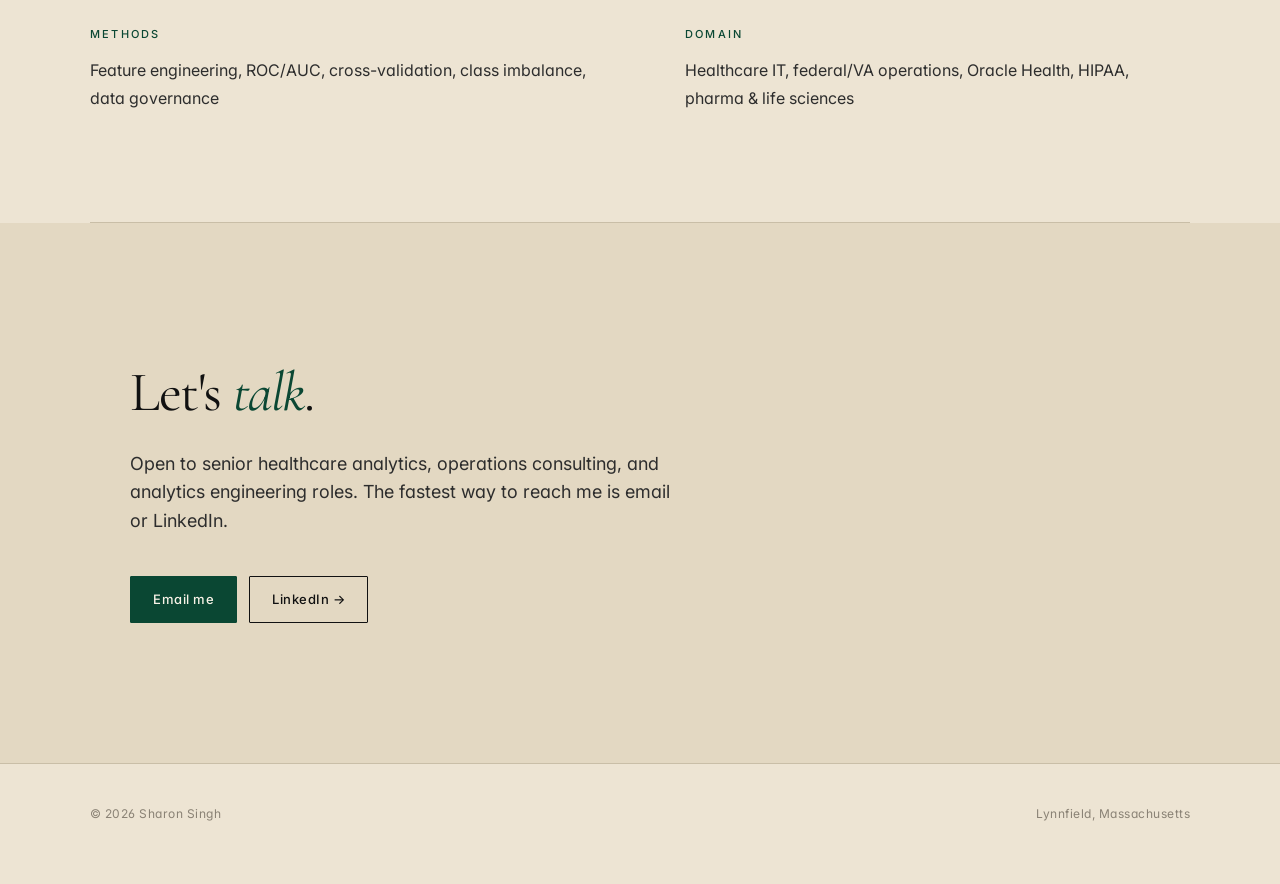
==== commit 56b18696: "Add files via upload" ====
--- a/index.html
+++ b/index.html
@@ -3,11 +3,11 @@
 <head>
   <meta charset="UTF-8" />
   <meta name="viewport" content="width=device-width, initial-scale=1.0" />
-  <title>Sharon Singh — Healthcare Analytics & Applied ML</title>
-  <meta name="description" content="Data scientist at Oracle Health. Healthcare analytics, SLA reporting, data governance, and applied machine learning." />
+  <title>Sharon Singh — Data Science for Healthcare Operations</title>
+  <meta name="description" content="Data scientist at Oracle Health. Healthcare analytics, applied machine learning, and data governance." />
   <link rel="preconnect" href="https://fonts.googleapis.com" />
   <link rel="preconnect" href="https://fonts.gstatic.com" crossorigin />
-  <link href="https://fonts.googleapis.com/css2?family=Fraunces:ital,opsz,wght@0,9..144,300..600;1,9..144,300..600&family=Inter+Tight:wght@400;500;600&display=swap" rel="stylesheet" />
+  <link href="https://fonts.googleapis.com/css2?family=Cormorant+Garamond:ital,wght@0,400;0,500;0,600;1,400;1,500&family=Inter:wght@400;500;600&display=swap" rel="stylesheet" />
   <link rel="stylesheet" href="style.css" />
 </head>
 <body>
@@ -25,12 +25,12 @@
 
     <!-- HERO -->
     <section class="shell hero">
-      <p class="hero__eyebrow">Sharon Singh · Lynnfield, MA</p>
+      <p class="hero__eyebrow">Sharon Singh · Lynnfield, Massachusetts</p>
       <h1 class="hero__headline">
-        Healthcare operations analytics, <em>with a sales background</em> and a machine learning toolkit.
+        Healthcare analytics, applied <em>machine learning</em>, and the work that connects them.
       </h1>
       <p class="hero__sub">
-        Data scientist at Oracle Health supporting VA operational reporting, SLA compliance, and data governance. Three years across Oracle's healthcare enterprise and communications businesses before pivoting into data. M.S. Data Science, Merrimack College.
+        Data scientist at Oracle Health supporting VA operational reporting, SLA compliance, and data governance. M.S. Data Science, Merrimack College.
       </p>
       <div class="hero__actions">
         <a href="#work" class="btn btn--primary">See the work →</a>
@@ -40,32 +40,31 @@
 
     <!-- ABOUT -->
     <section class="shell section" id="about">
-      <p class="section__label">01 — About</p>
+      <p class="section__label">I — About</p>
       <div class="about__layout">
         <div>
           <div class="about__photo">
-            <!-- Replace with: <img src="assets/headshot.jpg" alt="Sharon Singh" /> -->
-            <span>SS</span>
-          </div>
-          <p class="about__photo-caption">Photo placeholder</p>
+            <img src="assets/headshot.jpg" alt="Sharon Singh" />
+          </div>
+          <p class="about__photo-caption">Boston Public Garden, 2025</p>
         </div>
         <div class="about__body">
           <p>I'm a data scientist at Oracle Health supporting VA operational leadership through high-visibility SLA reporting, ticket hygiene audits, and the data governance work that turns messy operational data into decisions executives can act on.</p>
-          <p>My path into data wasn't linear. I joined Oracle in 2022 in the Healthcare Enterprise group, supporting 241 healthcare clients — including Johnson &amp; Johnson, Pfizer, and Regeneron — and consistently overperformed on quota. I moved into an Account Executive role with Oracle Communications, closing enterprise deals with C-suite stakeholders. Throughout, I was completing my M.S. in Data Science at Merrimack College, preparing for the work I'd be doing now.</p>
-          <p>What three years in healthcare sales taught me about reading a stakeholder's actual question (vs. their stated one) translates directly into analytics. What graduate school taught me about predictive modeling, statistical rigor, and data governance closes the rest of the gap.</p>
+          <p>My academic background spans applied machine learning, predictive modeling, and data privacy policy — with projects in customer attrition modeling (XGBoost across five model families), mental health service utilization (Random Forest on MEPS public health data), and a position paper engaging HIPAA, GDPR, CCPA, and China's PIPL.</p>
+          <p>I came to this role by way of three years in Oracle's healthcare enterprise group, where I worked with clients including Johnson &amp; Johnson, Pfizer, and Regeneron. That background shapes how I work — I care less about the model in isolation and more about the conditions under which a finding becomes a decision. Looking to grow into senior healthcare analytics, operations consulting, and analytics engineering roles.</p>
         </div>
       </div>
     </section>
 
     <!-- WORK / PROJECTS -->
     <section class="shell section" id="work">
-      <p class="section__label">02 — Featured work</p>
-      <h2 class="section__title">Four projects that tell the story.</h2>
+      <p class="section__label">II — Featured work</p>
+      <h2 class="section__title">Four projects, <em>one through-line</em>.</h2>
 
       <div class="projects">
 
         <a href="case-studies/oracle-health.html" class="project">
-          <div class="project__num">01</div>
+          <div class="project__num">i.</div>
           <div class="project__body">
             <p class="project__kicker">Enterprise analytics · Oracle Health / VA</p>
             <h3 class="project__title">SLA reporting &amp; ticket hygiene for federal healthcare operations</h3>
@@ -80,7 +79,7 @@
         </a>
 
         <a href="case-studies/customer-attrition.html" class="project">
-          <div class="project__num">02</div>
+          <div class="project__num">ii.</div>
           <div class="project__body">
             <p class="project__kicker">Applied ML · Customer retention</p>
             <h3 class="project__title">Predicting customer attrition across a 10,000-account portfolio</h3>
@@ -95,7 +94,7 @@
         </a>
 
         <a href="case-studies/mental-health.html" class="project">
-          <div class="project__num">03</div>
+          <div class="project__num">iii.</div>
           <div class="project__body">
             <p class="project__kicker">Healthcare research · Applied ML</p>
             <h3 class="project__title">Predicting mental health service utilization in young adult men</h3>
@@ -110,7 +109,7 @@
         </a>
 
         <a href="case-studies/data-governance.html" class="project">
-          <div class="project__num">04</div>
+          <div class="project__num">iv.</div>
           <div class="project__body">
             <p class="project__kicker">Policy · Data governance</p>
             <h3 class="project__title">Balancing data privacy and utility in the digital age</h3>
@@ -129,8 +128,8 @@
 
     <!-- EXPERIENCE -->
     <section class="shell section" id="experience">
-      <p class="section__label">03 — Experience</p>
-      <h2 class="section__title">Where the work has lived.</h2>
+      <p class="section__label">III — Experience</p>
+      <h2 class="section__title">Where <em>the work</em> has lived.</h2>
 
       <div class="experience__item">
         <div class="experience__dates">Sept 2025 — Present</div>
@@ -145,8 +144,8 @@
         <div class="experience__dates">Apr 2024 — Sept 2025</div>
         <div>
           <h3 class="experience__role">Account Executive · Oracle Communications</h3>
-          <p class="experience__org">Oracle · Remote · 1 yr 6 mos</p>
-          <p class="experience__desc">Sold integrated communications and cloud solutions to enterprise customers across the Communications Global Industry Unit. C-suite stakeholder engagement, consistent metric performance.</p>
+          <p class="experience__org">Oracle · Remote</p>
+          <p class="experience__desc">Sold integrated communications and cloud solutions to enterprise customers across the Communications Global Industry Unit. C-suite stakeholder engagement.</p>
         </div>
       </div>
 
@@ -154,13 +153,13 @@
         <div class="experience__dates">Aug 2022 — Apr 2024</div>
         <div>
           <h3 class="experience__role">Business Development Consultant · Healthcare Enterprise</h3>
-          <p class="experience__org">Oracle · Burlington, MA · 1 yr 9 mos</p>
-          <p class="experience__desc">Supported 241 healthcare enterprise clients including Johnson &amp; Johnson, Pfizer, and Regeneron. $116,800 in closed net revenue. Performance: FY23 96–110%, FY24 Q1 at 125% of quota.</p>
-        </div>
-      </div>
-
-      <div class="experience__item">
-        <div class="experience__dates">Dec 2025</div>
+          <p class="experience__org">Oracle · Burlington, Massachusetts</p>
+          <p class="experience__desc">Supported 241 healthcare enterprise clients including Johnson &amp; Johnson, Pfizer, and Regeneron. Performance: FY23 96–110%, FY24 Q1 at 125% of quota.</p>
+        </div>
+      </div>
+
+      <div class="experience__item">
+        <div class="experience__dates">December 2025</div>
         <div>
           <h3 class="experience__role">M.S. Data Science</h3>
           <p class="experience__org">Merrimack College</p>
@@ -171,8 +170,8 @@
 
     <!-- SKILLS -->
     <section class="shell section" id="skills">
-      <p class="section__label">04 — Skills</p>
-      <h2 class="section__title">Across the stack.</h2>
+      <p class="section__label">IV — Skills</p>
+      <h2 class="section__title">Across <em>the stack</em>.</h2>
 
       <div class="skills">
         <div class="skills__group">
--- a/style.css
+++ b/style.css
@@ -1,20 +1,23 @@
 /* ============================================
-   SHARON SINGH — PORTFOLIO STYLES
-   Editorial professional, restrained coral accent
+   SHARON SINGH — PORTFOLIO STYLES (v2)
+   Editorial gravity · emerald + beige · academic
 ============================================ */
 
 :root {
-  --color-ink: #1a1a1a;
-  --color-ink-soft: #4a4a4a;
-  --color-ink-muted: #7a7a7a;
-  --color-paper: #fafaf7;
-  --color-paper-warm: #f4f1ea;
-  --color-rule: #e5e2da;
-  --color-accent: #c2542a;
-  --color-accent-deep: #8a3a1c;
-  --color-accent-soft: #f4e4dc;
-  --font-serif: 'Fraunces', 'Times New Roman', serif;
-  --font-sans: 'Inter Tight', -apple-system, BlinkMacSystemFont, sans-serif;
+  --color-ink: #111111;
+  --color-ink-body: #2d2d2d;
+  --color-ink-muted: #6b6358;
+  --color-ink-faint: #8a8275;
+  --color-paper: #ede4d3;
+  --color-paper-deep: #e3d8c2;
+  --color-paper-pale: #f8f3e7;
+  --color-rule: #c9bea7;
+  --color-rule-soft: #d8cdb6;
+  --color-accent: #0a4733;
+  --color-accent-light: #1a6147;
+  --color-accent-pale: #c9d8d0;
+  --font-serif: 'Cormorant Garamond', 'EB Garamond', 'Times New Roman', serif;
+  --font-sans: 'Inter', -apple-system, BlinkMacSystemFont, 'Helvetica Neue', sans-serif;
   --max-width: 1100px;
   --content-width: 720px;
 }
@@ -31,12 +34,13 @@
 
 body {
   font-family: var(--font-sans);
-  font-size: 17px;
+  font-size: 16px;
   line-height: 1.65;
-  color: var(--color-ink);
+  color: var(--color-ink-body);
   background: var(--color-paper);
   -webkit-font-smoothing: antialiased;
   -moz-osx-font-smoothing: grayscale;
+  font-feature-settings: "ss01", "cv11";
 }
 
 /* ============================================
@@ -46,7 +50,7 @@
 .shell {
   max-width: var(--max-width);
   margin: 0 auto;
-  padding: 0 32px;
+  padding: 0 40px;
 }
 
 .content {
@@ -58,31 +62,33 @@
 ============================================ */
 
 .nav {
-  padding: 32px 0 0;
+  padding: 36px 0 0;
   display: flex;
   justify-content: space-between;
-  align-items: center;
-  font-size: 14px;
+  align-items: baseline;
+  font-size: 13px;
 }
 
 .nav__brand {
   font-family: var(--font-serif);
   font-weight: 500;
-  font-size: 18px;
+  font-size: 22px;
   letter-spacing: -0.01em;
   text-decoration: none;
   color: var(--color-ink);
+  font-style: italic;
 }
 
 .nav__links {
   display: flex;
-  gap: 28px;
+  gap: 32px;
 }
 
 .nav__link {
-  color: var(--color-ink-soft);
+  color: var(--color-ink-muted);
   text-decoration: none;
   transition: color 0.2s ease;
+  letter-spacing: 0.02em;
 }
 
 .nav__link:hover {
@@ -94,40 +100,42 @@
 ============================================ */
 
 .hero {
-  padding: 120px 0 80px;
+  padding: 140px 0 100px;
   border-bottom: 1px solid var(--color-rule);
+  position: relative;
 }
 
 .hero__eyebrow {
-  font-size: 12px;
-  letter-spacing: 0.18em;
-  text-transform: uppercase;
-  color: var(--color-accent);
-  font-weight: 500;
-  margin-bottom: 28px;
+  font-size: 11px;
+  letter-spacing: 0.22em;
+  text-transform: uppercase;
+  color: var(--color-accent);
+  font-weight: 500;
+  margin-bottom: 32px;
 }
 
 .hero__headline {
   font-family: var(--font-serif);
-  font-size: clamp(40px, 6vw, 64px);
-  line-height: 1.05;
-  letter-spacing: -0.025em;
-  font-weight: 400;
-  max-width: 900px;
-  margin-bottom: 32px;
+  font-size: clamp(44px, 6.5vw, 72px);
+  line-height: 1.02;
+  letter-spacing: -0.02em;
+  font-weight: 400;
+  max-width: 940px;
+  margin-bottom: 36px;
+  color: var(--color-ink);
 }
 
 .hero__headline em {
   font-style: italic;
-  color: var(--color-accent-deep);
+  color: var(--color-accent);
 }
 
 .hero__sub {
-  font-size: 19px;
-  line-height: 1.55;
-  color: var(--color-ink-soft);
-  max-width: 620px;
-  margin-bottom: 40px;
+  font-size: 18px;
+  line-height: 1.6;
+  color: var(--color-ink-body);
+  max-width: 600px;
+  margin-bottom: 44px;
 }
 
 .hero__actions {
@@ -140,15 +148,16 @@
   display: inline-flex;
   align-items: center;
   gap: 8px;
-  padding: 11px 20px;
-  font-size: 14px;
+  padding: 12px 22px;
+  font-size: 13px;
   font-weight: 500;
   text-decoration: none;
-  border-radius: 2px;
+  border-radius: 1px;
   transition: all 0.18s ease;
   border: 1px solid var(--color-ink);
   color: var(--color-ink);
   background: transparent;
+  letter-spacing: 0.04em;
 }
 
 .btn:hover {
@@ -157,13 +166,15 @@
 }
 
 .btn--primary {
+  background: var(--color-accent);
+  color: var(--color-paper-pale);
+  border-color: var(--color-accent);
+}
+
+.btn--primary:hover {
   background: var(--color-ink);
-  color: var(--color-paper);
-}
-
-.btn--primary:hover {
-  background: var(--color-accent-deep);
-  border-color: var(--color-accent-deep);
+  border-color: var(--color-ink);
+  color: var(--color-paper-pale);
 }
 
 /* ============================================
@@ -171,13 +182,13 @@
 ============================================ */
 
 .section {
-  padding: 96px 0;
+  padding: 110px 0;
   border-bottom: 1px solid var(--color-rule);
 }
 
 .section__label {
-  font-size: 12px;
-  letter-spacing: 0.18em;
+  font-size: 11px;
+  letter-spacing: 0.22em;
   text-transform: uppercase;
   color: var(--color-accent);
   font-weight: 500;
@@ -186,11 +197,17 @@
 
 .section__title {
   font-family: var(--font-serif);
-  font-size: 36px;
-  line-height: 1.15;
+  font-size: 42px;
+  line-height: 1.12;
   letter-spacing: -0.02em;
   font-weight: 400;
-  margin-bottom: 40px;
+  margin-bottom: 48px;
+  color: var(--color-ink);
+}
+
+.section__title em {
+  font-style: italic;
+  color: var(--color-accent);
 }
 
 /* ============================================
@@ -199,20 +216,21 @@
 
 .about__layout {
   display: grid;
-  grid-template-columns: 220px 1fr;
-  gap: 80px;
+  grid-template-columns: 240px 1fr;
+  gap: 90px;
 }
 
 .about__photo {
-  width: 180px;
-  height: 220px;
-  background: var(--color-paper-warm);
-  border-radius: 2px;
+  width: 200px;
+  height: 250px;
+  background: var(--color-paper-deep);
+  border: 1px solid var(--color-rule);
   display: flex;
   align-items: center;
   justify-content: center;
   font-family: var(--font-serif);
-  font-size: 56px;
+  font-style: italic;
+  font-size: 62px;
   color: var(--color-accent);
   position: relative;
   overflow: hidden;
@@ -227,18 +245,29 @@
 
 .about__photo-caption {
   font-size: 11px;
-  letter-spacing: 0.1em;
-  text-transform: uppercase;
-  color: var(--color-ink-muted);
-  margin-top: 16px;
+  letter-spacing: 0.15em;
+  text-transform: uppercase;
+  color: var(--color-ink-faint);
+  margin-top: 18px;
   font-family: var(--font-sans);
 }
 
 .about__body p {
   font-size: 18px;
-  line-height: 1.7;
+  line-height: 1.75;
   margin-bottom: 22px;
-  color: var(--color-ink);
+  color: var(--color-ink-body);
+}
+
+.about__body p:first-child::first-letter {
+  font-family: var(--font-serif);
+  font-style: italic;
+  font-size: 52px;
+  float: left;
+  line-height: 1;
+  padding-right: 8px;
+  padding-top: 6px;
+  color: var(--color-accent);
 }
 
 .about__body p:last-child {
@@ -255,7 +284,7 @@
 }
 
 .project {
-  padding: 48px 0;
+  padding: 56px 0;
   border-top: 1px solid var(--color-rule);
   display: grid;
   grid-template-columns: 80px 1fr auto;
@@ -263,15 +292,15 @@
   align-items: start;
   text-decoration: none;
   color: inherit;
-  transition: padding 0.2s ease;
+  transition: padding 0.25s ease;
 }
 
 .project:hover {
-  padding-left: 12px;
+  padding-left: 16px;
 }
 
 .project:hover .project__title {
-  color: var(--color-accent-deep);
+  color: var(--color-accent);
 }
 
 .project:last-child {
@@ -280,39 +309,42 @@
 
 .project__num {
   font-family: var(--font-serif);
-  font-size: 14px;
-  color: var(--color-accent);
-  letter-spacing: 0.05em;
-  padding-top: 6px;
+  font-style: italic;
+  font-size: 24px;
+  color: var(--color-accent);
+  letter-spacing: 0.02em;
+  padding-top: 4px;
+  font-weight: 400;
 }
 
 .project__body {
-  max-width: 560px;
+  max-width: 580px;
 }
 
 .project__kicker {
   font-size: 11px;
-  letter-spacing: 0.15em;
-  text-transform: uppercase;
-  color: var(--color-ink-muted);
-  margin-bottom: 10px;
+  letter-spacing: 0.18em;
+  text-transform: uppercase;
+  color: var(--color-ink-muted);
+  margin-bottom: 12px;
 }
 
 .project__title {
   font-family: var(--font-serif);
-  font-size: 26px;
-  line-height: 1.2;
+  font-size: 30px;
+  line-height: 1.18;
   letter-spacing: -0.015em;
   font-weight: 400;
-  margin-bottom: 12px;
-  transition: color 0.18s ease;
+  margin-bottom: 14px;
+  color: var(--color-ink);
+  transition: color 0.2s ease;
 }
 
 .project__desc {
   font-size: 16px;
   line-height: 1.55;
-  color: var(--color-ink-soft);
-  margin-bottom: 16px;
+  color: var(--color-ink-body);
+  margin-bottom: 18px;
 }
 
 .project__meta {
@@ -330,14 +362,15 @@
 
 .project__arrow {
   font-family: var(--font-serif);
-  font-size: 22px;
-  color: var(--color-ink-muted);
-  padding-top: 4px;
-  transition: transform 0.2s ease, color 0.2s ease;
+  font-style: italic;
+  font-size: 28px;
+  color: var(--color-ink-faint);
+  padding-top: 0;
+  transition: transform 0.25s ease, color 0.25s ease;
 }
 
 .project:hover .project__arrow {
-  transform: translateX(6px);
+  transform: translateX(8px);
   color: var(--color-accent);
 }
 
@@ -347,9 +380,9 @@
 
 .experience__item {
   display: grid;
-  grid-template-columns: 220px 1fr;
-  gap: 80px;
-  padding: 36px 0;
+  grid-template-columns: 240px 1fr;
+  gap: 90px;
+  padding: 40px 0;
   border-top: 1px solid var(--color-rule);
 }
 
@@ -361,29 +394,33 @@
   font-size: 13px;
   color: var(--color-ink-muted);
   letter-spacing: 0.05em;
-  padding-top: 6px;
+  padding-top: 8px;
+  font-family: var(--font-sans);
 }
 
 .experience__role {
   font-family: var(--font-serif);
-  font-size: 22px;
-  line-height: 1.25;
-  font-weight: 400;
-  letter-spacing: -0.01em;
+  font-size: 26px;
+  line-height: 1.22;
+  font-weight: 400;
+  letter-spacing: -0.015em;
   margin-bottom: 4px;
+  color: var(--color-ink);
 }
 
 .experience__org {
-  font-size: 14px;
-  color: var(--color-ink-muted);
-  margin-bottom: 14px;
+  font-size: 13px;
+  color: var(--color-ink-muted);
+  margin-bottom: 16px;
+  font-style: italic;
+  font-family: var(--font-serif);
 }
 
 .experience__desc {
   font-size: 16px;
   line-height: 1.65;
-  color: var(--color-ink-soft);
-  max-width: 560px;
+  color: var(--color-ink-body);
+  max-width: 580px;
 }
 
 /* ============================================
@@ -393,22 +430,23 @@
 .skills {
   display: grid;
   grid-template-columns: repeat(2, 1fr);
-  gap: 40px 80px;
+  gap: 44px 90px;
 }
 
 .skills__group h3 {
   font-size: 11px;
-  letter-spacing: 0.15em;
-  text-transform: uppercase;
-  color: var(--color-accent);
-  font-weight: 500;
-  margin-bottom: 12px;
+  letter-spacing: 0.2em;
+  text-transform: uppercase;
+  color: var(--color-accent);
+  font-weight: 500;
+  margin-bottom: 14px;
+  font-family: var(--font-sans);
 }
 
 .skills__group p {
   font-size: 16px;
   line-height: 1.7;
-  color: var(--color-ink);
+  color: var(--color-ink-body);
 }
 
 /* ============================================
@@ -416,31 +454,33 @@
 ============================================ */
 
 .contact {
-  padding: 120px 0;
-  background: var(--color-paper-warm);
+  padding: 140px 0;
+  background: var(--color-paper-deep);
   text-align: left;
+  border-bottom: 1px solid var(--color-rule);
 }
 
 .contact__title {
   font-family: var(--font-serif);
-  font-size: 48px;
+  font-size: 56px;
   letter-spacing: -0.025em;
-  line-height: 1.1;
-  margin-bottom: 24px;
-  font-weight: 400;
+  line-height: 1.05;
+  margin-bottom: 28px;
+  font-weight: 400;
+  color: var(--color-ink);
 }
 
 .contact__title em {
   font-style: italic;
-  color: var(--color-accent-deep);
+  color: var(--color-accent);
 }
 
 .contact__sub {
   font-size: 18px;
-  color: var(--color-ink-soft);
-  margin-bottom: 36px;
+  color: var(--color-ink-body);
+  margin-bottom: 40px;
   max-width: 540px;
-  line-height: 1.55;
+  line-height: 1.6;
 }
 
 /* ============================================
@@ -449,12 +489,13 @@
 
 .footer {
   padding: 40px 0 60px;
-  font-size: 13px;
-  color: var(--color-ink-muted);
+  font-size: 12px;
+  color: var(--color-ink-faint);
   display: flex;
   justify-content: space-between;
   flex-wrap: wrap;
   gap: 12px;
+  letter-spacing: 0.04em;
 }
 
 /* ============================================
@@ -465,9 +506,10 @@
   font-size: 13px;
   color: var(--color-ink-muted);
   text-decoration: none;
-  margin-bottom: 32px;
+  margin-bottom: 36px;
   display: inline-block;
-  letter-spacing: 0.02em;
+  letter-spacing: 0.04em;
+  font-family: var(--font-sans);
 }
 
 .cs-back:hover {
@@ -475,48 +517,54 @@
 }
 
 .cs-hero {
-  padding: 60px 0 60px;
+  padding: 50px 0 60px;
   border-bottom: 1px solid var(--color-rule);
-  max-width: 820px;
+  max-width: 840px;
 }
 
 .cs-hero__eyebrow {
-  font-size: 12px;
-  letter-spacing: 0.18em;
-  text-transform: uppercase;
-  color: var(--color-accent);
-  font-weight: 500;
-  margin-bottom: 24px;
+  font-size: 11px;
+  letter-spacing: 0.22em;
+  text-transform: uppercase;
+  color: var(--color-accent);
+  font-weight: 500;
+  margin-bottom: 26px;
 }
 
 .cs-hero__title {
   font-family: var(--font-serif);
-  font-size: clamp(32px, 4.5vw, 48px);
-  line-height: 1.1;
+  font-size: clamp(36px, 5vw, 56px);
+  line-height: 1.08;
   letter-spacing: -0.02em;
   font-weight: 400;
-  margin-bottom: 24px;
+  margin-bottom: 26px;
+  color: var(--color-ink);
+}
+
+.cs-hero__title em {
+  font-style: italic;
+  color: var(--color-accent);
 }
 
 .cs-hero__sub {
   font-size: 19px;
   line-height: 1.55;
-  color: var(--color-ink-soft);
-  max-width: 680px;
+  color: var(--color-ink-body);
+  max-width: 700px;
 }
 
 .cs-meta {
   display: grid;
   grid-template-columns: repeat(4, 1fr);
   gap: 0;
-  padding: 32px 0;
+  padding: 36px 0;
   border-bottom: 1px solid var(--color-rule);
-  margin-bottom: 60px;
+  margin-bottom: 70px;
 }
 
 .cs-meta__item {
   border-left: 1px solid var(--color-rule);
-  padding: 4px 20px;
+  padding: 4px 24px;
 }
 
 .cs-meta__item:first-child {
@@ -526,51 +574,61 @@
 
 .cs-meta__label {
   font-size: 11px;
-  letter-spacing: 0.12em;
-  text-transform: uppercase;
-  color: var(--color-ink-muted);
-  margin-bottom: 6px;
+  letter-spacing: 0.16em;
+  text-transform: uppercase;
+  color: var(--color-ink-muted);
+  margin-bottom: 8px;
+  font-family: var(--font-sans);
 }
 
 .cs-meta__value {
   font-family: var(--font-serif);
-  font-size: 20px;
-  font-weight: 400;
-  color: var(--color-ink);
+  font-size: 22px;
+  font-weight: 400;
+  color: var(--color-ink);
+  letter-spacing: -0.01em;
 }
 
 .cs-meta__value--accent {
-  color: var(--color-accent-deep);
+  color: var(--color-accent);
+  font-style: italic;
 }
 
 .cs-section {
-  margin-bottom: 56px;
+  margin-bottom: 64px;
   max-width: var(--content-width);
 }
 
 .cs-section__title {
   font-family: var(--font-serif);
-  font-size: 28px;
-  line-height: 1.2;
+  font-size: 32px;
+  line-height: 1.18;
   letter-spacing: -0.015em;
   font-weight: 400;
-  margin-bottom: 20px;
+  margin-bottom: 24px;
+  color: var(--color-ink);
+}
+
+.cs-section__title em {
+  font-style: italic;
+  color: var(--color-accent);
 }
 
 .cs-section h3 {
   font-family: var(--font-serif);
-  font-size: 19px;
-  font-weight: 500;
-  color: var(--color-accent-deep);
-  margin: 28px 0 12px;
+  font-size: 22px;
+  font-weight: 500;
+  font-style: italic;
+  color: var(--color-accent);
+  margin: 32px 0 14px;
   letter-spacing: -0.01em;
 }
 
 .cs-section p {
   font-size: 17px;
-  line-height: 1.75;
-  margin-bottom: 18px;
-  color: var(--color-ink);
+  line-height: 1.78;
+  margin-bottom: 20px;
+  color: var(--color-ink-body);
 }
 
 .cs-section p:last-child {
@@ -579,15 +637,16 @@
 
 .cs-section ul {
   list-style: none;
-  margin: 12px 0 24px;
+  margin: 14px 0 26px;
 }
 
 .cs-section ul li {
   font-size: 17px;
-  line-height: 1.7;
-  padding-left: 28px;
-  margin-bottom: 14px;
+  line-height: 1.72;
+  padding-left: 32px;
+  margin-bottom: 16px;
   position: relative;
+  color: var(--color-ink-body);
 }
 
 .cs-section ul li::before {
@@ -595,7 +654,7 @@
   position: absolute;
   left: 0;
   top: 14px;
-  width: 16px;
+  width: 18px;
   height: 1px;
   background: var(--color-accent);
 }
@@ -606,30 +665,33 @@
 }
 
 .cs-pull {
-  border-left: 3px solid var(--color-accent);
-  padding: 4px 0 4px 24px;
-  margin: 32px 0;
-  font-family: var(--font-serif);
-  font-size: 22px;
-  line-height: 1.4;
-  font-style: italic;
-  color: var(--color-ink);
+  border-left: 2px solid var(--color-accent);
+  padding: 6px 0 6px 28px;
+  margin: 36px 0;
+  font-family: var(--font-serif);
+  font-size: 26px;
+  line-height: 1.35;
+  font-style: italic;
+  color: var(--color-ink);
+  font-weight: 400;
+  letter-spacing: -0.01em;
 }
 
 .cs-callout {
-  background: var(--color-paper-warm);
-  padding: 24px 28px;
-  border-radius: 2px;
-  margin: 24px 0;
+  background: var(--color-paper-pale);
+  padding: 28px 32px;
+  border: 1px solid var(--color-rule-soft);
+  margin: 28px 0;
 }
 
 .cs-callout__label {
   font-size: 11px;
-  letter-spacing: 0.12em;
-  text-transform: uppercase;
-  color: var(--color-ink-muted);
-  margin-bottom: 8px;
-  font-family: var(--font-sans);
+  letter-spacing: 0.16em;
+  text-transform: uppercase;
+  color: var(--color-accent);
+  margin-bottom: 10px;
+  font-family: var(--font-sans);
+  font-weight: 500;
 }
 
 .cs-callout p {
@@ -641,70 +703,76 @@
 .cs-table {
   width: 100%;
   border-collapse: collapse;
-  margin: 16px 0 8px;
+  margin: 20px 0 10px;
 }
 
 .cs-table th,
 .cs-table td {
   text-align: left;
-  padding: 14px 16px;
-  border-bottom: 1px solid var(--color-rule);
+  padding: 16px 18px;
+  border-bottom: 1px solid var(--color-rule-soft);
   font-size: 15px;
+  font-variant-numeric: tabular-nums;
 }
 
 .cs-table th {
   font-size: 11px;
-  letter-spacing: 0.12em;
-  text-transform: uppercase;
-  color: var(--color-ink-muted);
-  font-weight: 500;
+  letter-spacing: 0.16em;
+  text-transform: uppercase;
+  color: var(--color-ink-muted);
+  font-weight: 500;
+  font-family: var(--font-sans);
 }
 
 .cs-table tr.winner {
-  background: var(--color-accent-soft);
+  background: var(--color-paper-pale);
 }
 
 .cs-table tr.winner td {
-  color: var(--color-accent-deep);
+  color: var(--color-accent);
   font-weight: 500;
 }
 
 .cs-table .badge {
-  font-size: 10px;
-  background: var(--color-accent-deep);
-  color: var(--color-paper);
-  padding: 2px 8px;
-  border-radius: 10px;
-  margin-left: 8px;
-  letter-spacing: 0.05em;
-  text-transform: uppercase;
+  font-size: 9px;
+  background: var(--color-accent);
+  color: var(--color-paper-pale);
+  padding: 3px 9px;
+  border-radius: 0;
+  margin-left: 10px;
+  letter-spacing: 0.1em;
+  text-transform: uppercase;
+  font-weight: 500;
+  font-family: var(--font-sans);
 }
 
 .cs-bar {
-  margin: 12px 0;
+  margin: 14px 0;
 }
 
 .cs-bar__header {
   display: flex;
   justify-content: space-between;
   align-items: baseline;
-  margin-bottom: 6px;
+  margin-bottom: 8px;
   font-size: 14px;
 }
 
 .cs-bar__label {
-  color: var(--color-ink);
+  color: var(--color-ink-body);
 }
 
 .cs-bar__value {
   color: var(--color-ink-muted);
   font-variant-numeric: tabular-nums;
+  font-family: var(--font-serif);
+  font-style: italic;
+  font-size: 16px;
 }
 
 .cs-bar__track {
-  height: 6px;
-  background: var(--color-rule);
-  border-radius: 0;
+  height: 4px;
+  background: var(--color-rule-soft);
   overflow: hidden;
 }
 
@@ -714,13 +782,12 @@
 }
 
 .cs-bar--accent .cs-bar__label {
-  color: var(--color-accent-deep);
+  color: var(--color-accent);
   font-weight: 500;
 }
 
 .cs-bar--accent .cs-bar__value {
-  color: var(--color-accent-deep);
-  font-weight: 500;
+  color: var(--color-accent);
 }
 
 .cs-bar--accent .cs-bar__fill {
@@ -731,70 +798,81 @@
   display: flex;
   flex-wrap: wrap;
   gap: 8px;
-  margin-top: 16px;
+  margin-top: 18px;
 }
 
 .cs-tags span {
   font-size: 12px;
-  padding: 5px 12px;
-  background: var(--color-paper-warm);
-  border-radius: 12px;
-  color: var(--color-ink-soft);
+  padding: 5px 14px;
+  background: var(--color-paper-pale);
+  border: 1px solid var(--color-rule-soft);
+  color: var(--color-ink-body);
+  letter-spacing: 0.02em;
 }
 
 .cs-cards {
   display: flex;
   flex-direction: column;
-  gap: 12px;
-  margin: 20px 0;
+  gap: 14px;
+  margin: 24px 0;
 }
 
 .cs-card {
-  background: var(--color-paper);
-  border: 1px solid var(--color-rule);
-  padding: 18px 22px;
-  border-radius: 2px;
+  background: var(--color-paper-pale);
+  border: 1px solid var(--color-rule-soft);
+  padding: 22px 26px;
 }
 
 .cs-card__label {
   font-size: 11px;
-  letter-spacing: 0.12em;
-  text-transform: uppercase;
-  color: var(--color-accent);
-  font-weight: 500;
-  margin-bottom: 6px;
+  letter-spacing: 0.16em;
+  text-transform: uppercase;
+  color: var(--color-accent);
+  font-weight: 500;
+  margin-bottom: 8px;
+  font-family: var(--font-sans);
 }
 
 .cs-card__title {
-  font-size: 16px;
-  font-weight: 500;
-  margin-bottom: 6px;
+  font-family: var(--font-serif);
+  font-size: 19px;
+  font-weight: 500;
+  margin-bottom: 8px;
+  color: var(--color-ink);
 }
 
 .cs-card__body {
   font-size: 15px;
+  line-height: 1.65;
+  color: var(--color-ink-body);
+}
+
+.cs-footer {
+  background: var(--color-paper-deep);
+  padding: 80px 0;
+  margin-top: 100px;
+}
+
+.cs-footer__title {
+  font-family: var(--font-serif);
+  font-size: 36px;
+  font-weight: 400;
+  margin-bottom: 14px;
+  color: var(--color-ink);
+  letter-spacing: -0.015em;
+}
+
+.cs-footer__title em {
+  font-style: italic;
+  color: var(--color-accent);
+}
+
+.cs-footer__sub {
+  font-size: 17px;
+  color: var(--color-ink-body);
+  margin-bottom: 30px;
+  max-width: 520px;
   line-height: 1.6;
-  color: var(--color-ink-soft);
-}
-
-.cs-footer {
-  background: var(--color-paper-warm);
-  padding: 60px 0;
-  margin-top: 80px;
-}
-
-.cs-footer__title {
-  font-family: var(--font-serif);
-  font-size: 28px;
-  font-weight: 400;
-  margin-bottom: 12px;
-}
-
-.cs-footer__sub {
-  font-size: 16px;
-  color: var(--color-ink-soft);
-  margin-bottom: 24px;
-  max-width: 480px;
 }
 
 .cs-footer__actions {
@@ -806,14 +884,18 @@
 .cs-nav {
   display: flex;
   justify-content: space-between;
-  padding: 32px 0;
+  padding: 40px 0;
   font-size: 13px;
   color: var(--color-ink-muted);
+  font-family: var(--font-sans);
 }
 
 .cs-nav a {
   color: var(--color-ink-muted);
   text-decoration: none;
+  font-style: italic;
+  font-family: var(--font-serif);
+  font-size: 16px;
 }
 
 .cs-nav a:hover {
@@ -829,7 +911,7 @@
     padding: 0 24px;
   }
   .hero {
-    padding: 80px 0 60px;
+    padding: 90px 0 70px;
   }
   .about__layout,
   .experience__item {
@@ -837,8 +919,11 @@
     gap: 32px;
   }
   .about__photo {
-    width: 140px;
-    height: 170px;
+    width: 160px;
+    height: 200px;
+  }
+  .about__body p:first-child::first-letter {
+    font-size: 44px;
   }
   .project {
     grid-template-columns: 50px 1fr;
@@ -849,7 +934,7 @@
   }
   .skills {
     grid-template-columns: 1fr;
-    gap: 28px;
+    gap: 32px;
   }
   .cs-meta {
     grid-template-columns: repeat(2, 1fr);
@@ -863,4 +948,8 @@
     gap: 18px;
     font-size: 13px;
   }
-}
+  .contact__title,
+  .cs-footer__title {
+    font-size: 36px;
+  }
+}
